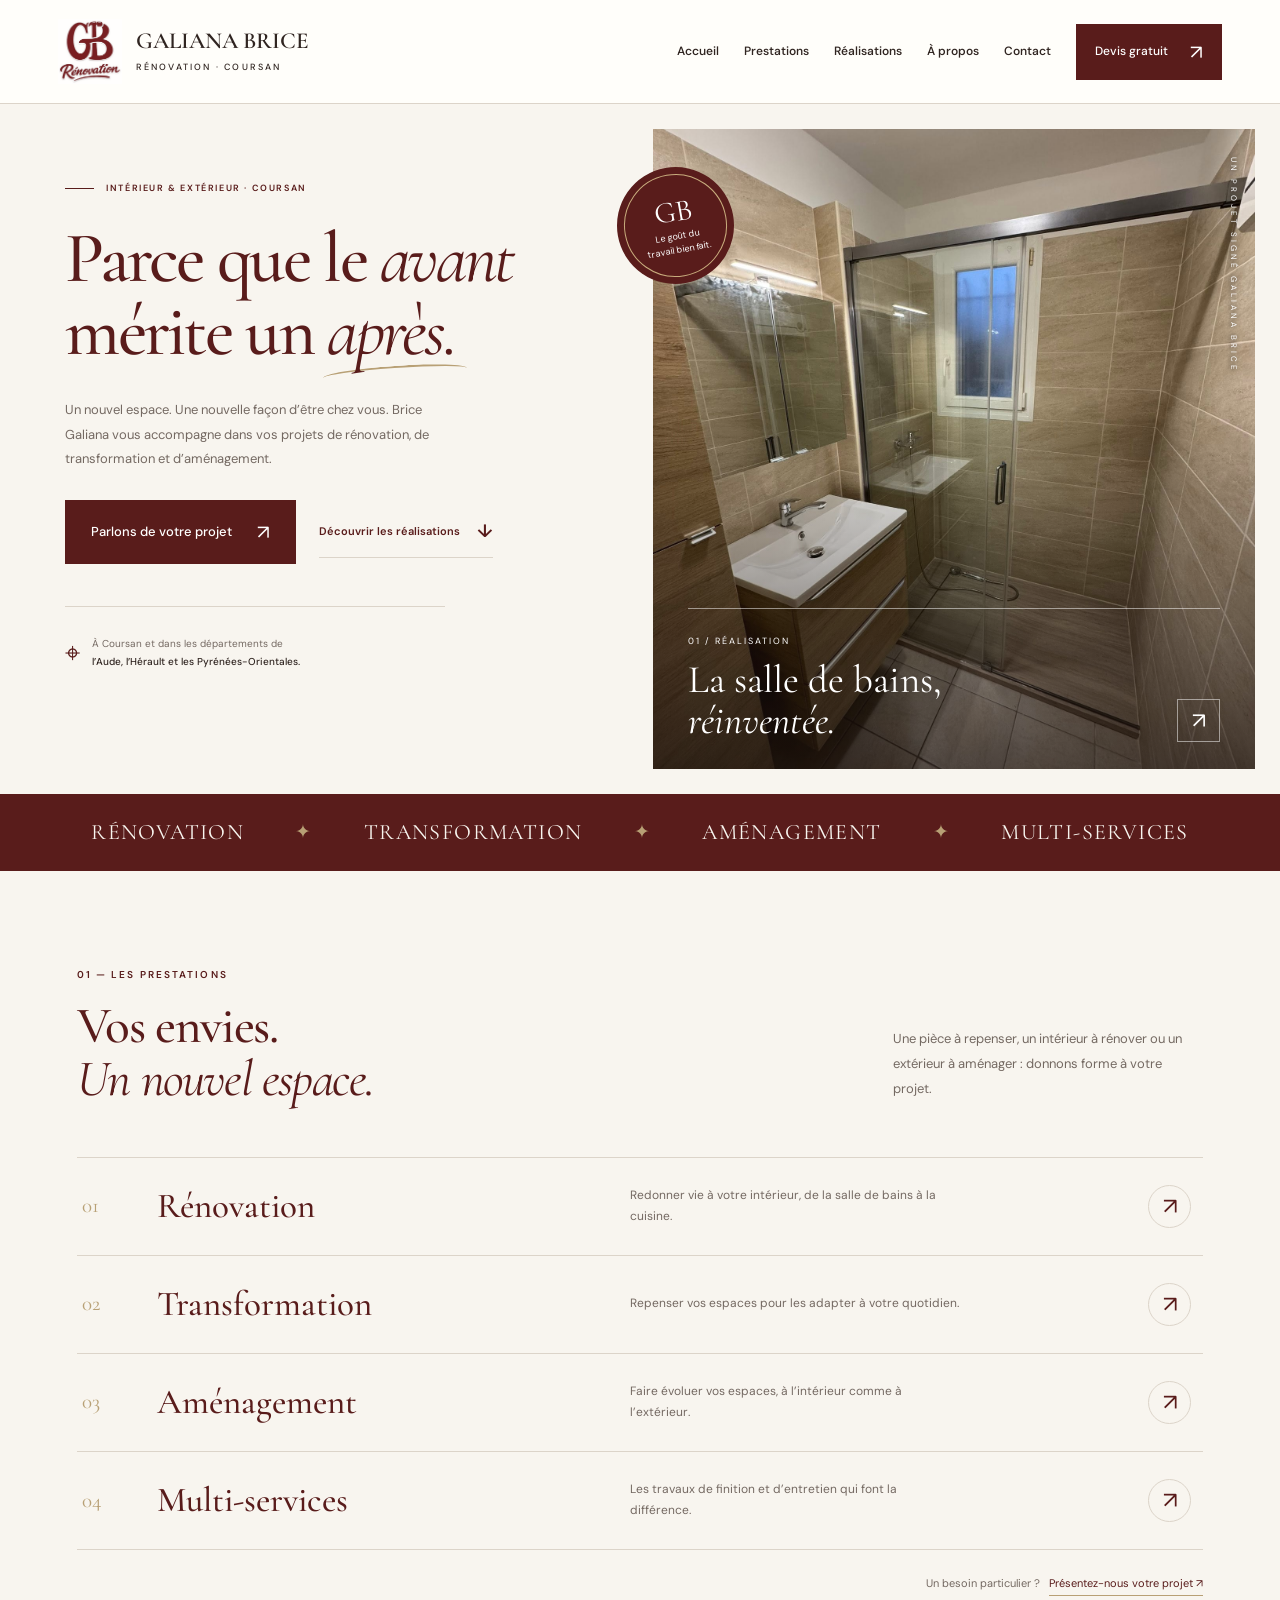
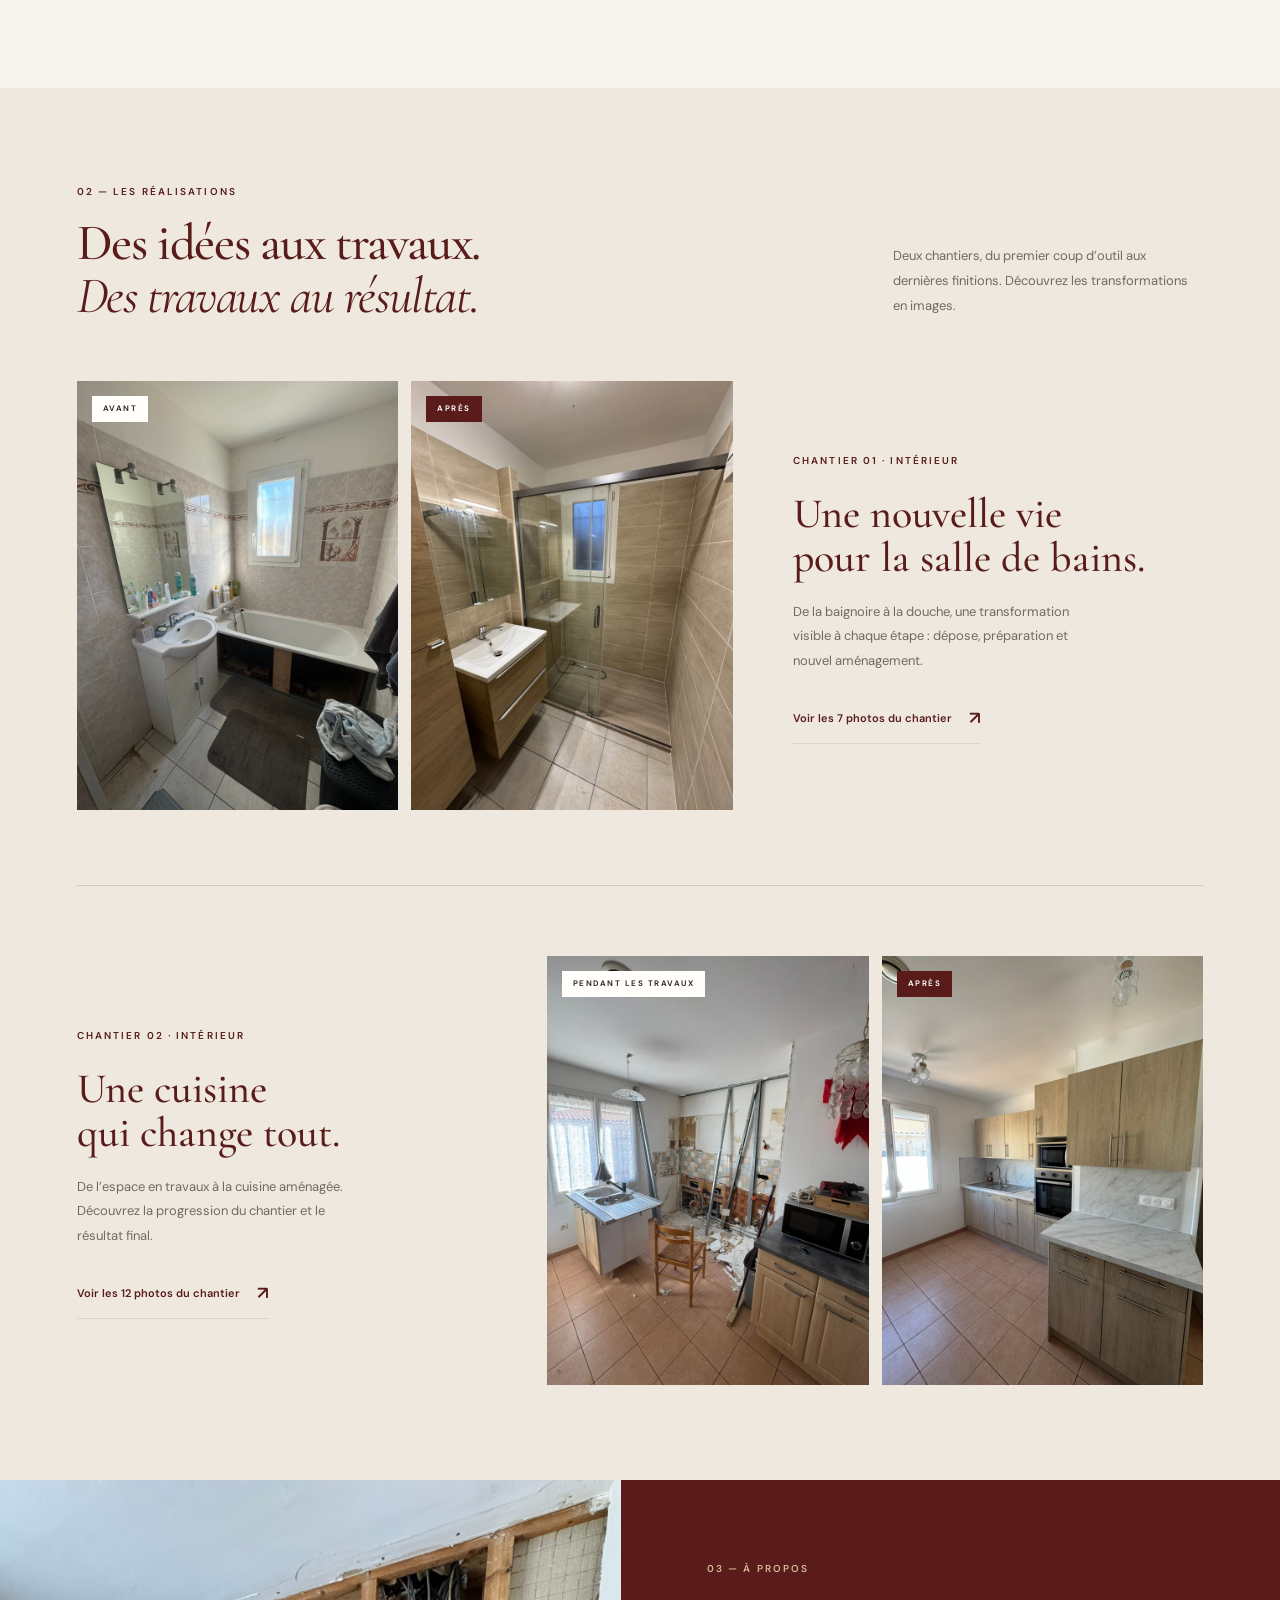
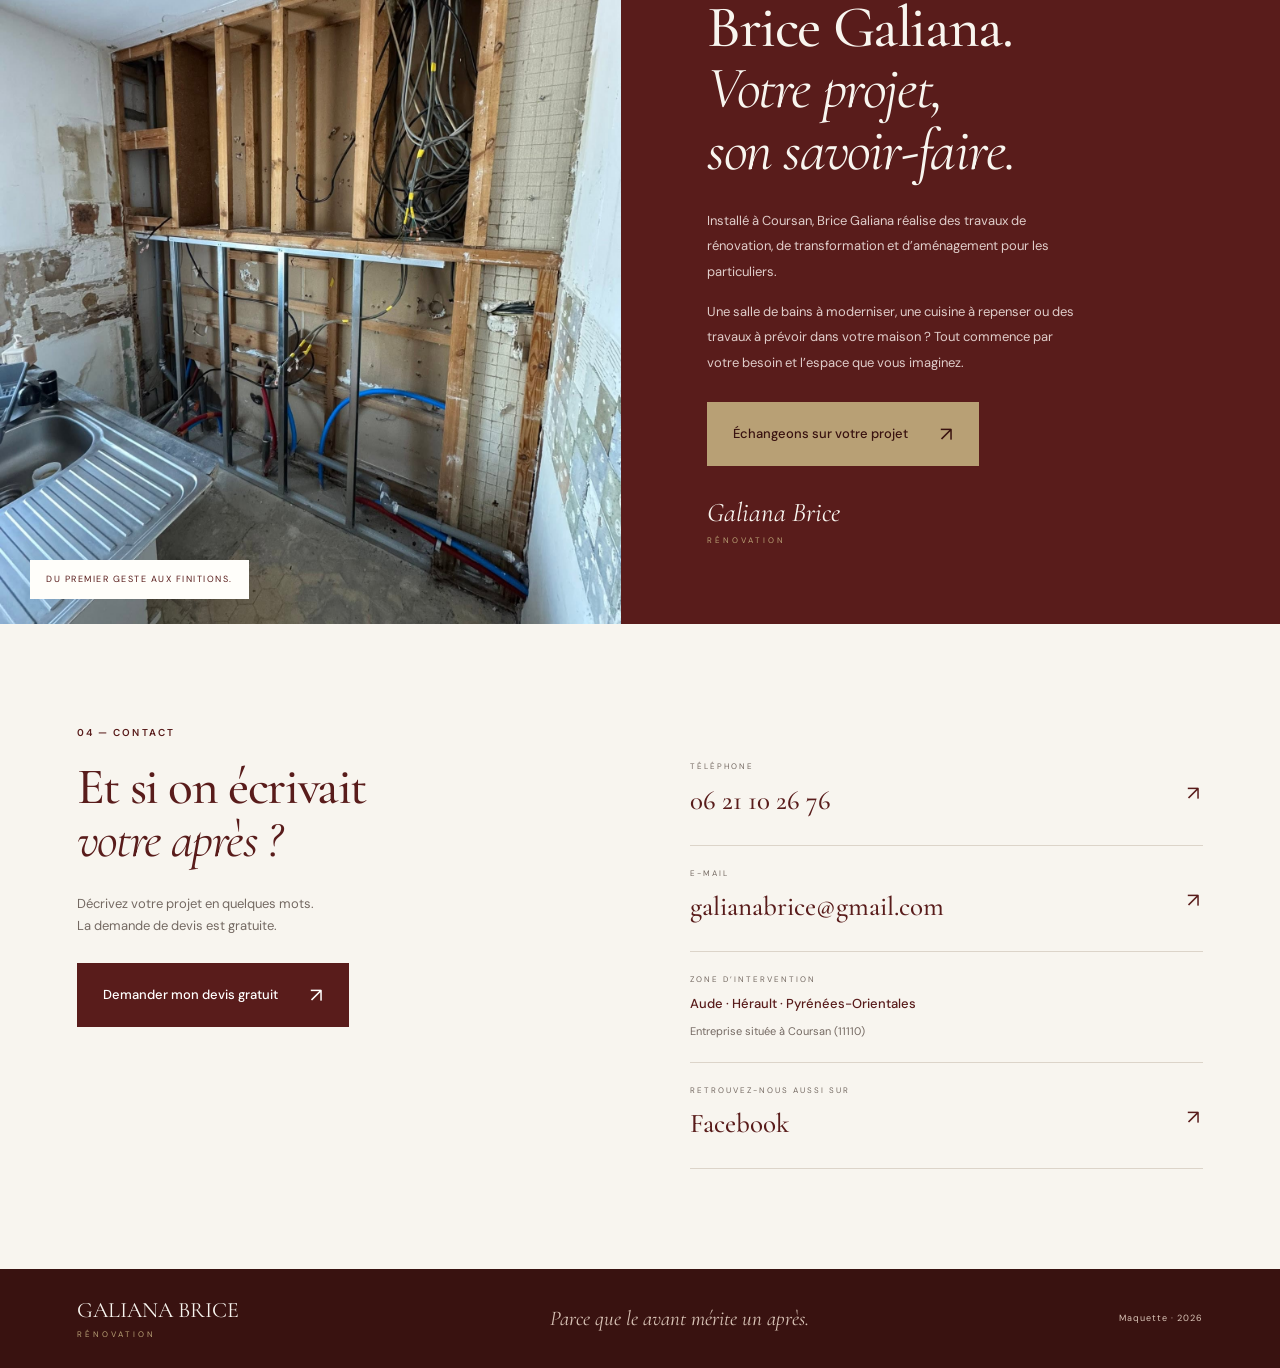
==== index.html @ d591b474 "Ajouter la maquette bordeaux et ivoire avec les galeries et la page devis" ====
<!doctype html>
<html lang="fr">
<head>
  <meta charset="utf-8"><meta name="viewport" content="width=device-width,initial-scale=1">
  <meta name="description" content="Galiana Brice Rénovation à Coursan. Rénovation, transformation et aménagement intérieur et extérieur dans l’Aude, l’Hérault et les Pyrénées-Orientales.">
  <meta name="robots" content="noindex,nofollow">
  <title>Galiana Brice Rénovation — Parce que le avant mérite un après.</title>
  <link rel="icon" href="assets/logo-gb.png"><link rel="stylesheet" href="styles.css">
  <script src="script.js" defer></script>
</head>
<body>
<a class="skip" href="#contenu">Aller au contenu</a>
<header class="site-header">
  <a href="#accueil" class="brand" aria-label="Galiana Brice Rénovation, accueil"><img src="assets/logo-gb.png" alt="GB Rénovation" width="70" height="70"><span>GALIANA BRICE<small>RÉNOVATION · COURSAN</small></span></a>
  <button class="menu-toggle" aria-expanded="false" aria-controls="navigation">Menu <span aria-hidden="true">☰</span></button>
  <nav id="navigation" aria-label="Navigation principale"><a href="#accueil">Accueil</a><a href="#prestations">Prestations</a><a href="#realisations">Réalisations</a><a href="#apropos">À propos</a><a href="#contact">Contact</a><a class="button button-small" href="devis.html">Devis gratuit <span aria-hidden="true">↗</span></a></nav>
</header>
<main id="contenu">
  <section class="hero" id="accueil" aria-labelledby="hero-title">
    <div class="hero-copy"><p class="eyebrow"><span class="line"></span> INTÉRIEUR & EXTÉRIEUR · COURSAN</p>
      <h1 id="hero-title">Parce que le <em>avant</em><br>mérite un <em class="after">après.</em></h1>
      <p class="hero-description">Un nouvel espace. Une nouvelle façon d’être chez vous. Brice Galiana vous accompagne dans vos projets de rénovation, de transformation et d’aménagement.</p>
      <div class="hero-actions"><a class="button" href="devis.html">Parlons de votre projet <span aria-hidden="true">↗</span></a><a class="text-link" href="#realisations">Découvrir les réalisations <span aria-hidden="true">↓</span></a></div>
      <div class="hero-location"><span class="location-icon" aria-hidden="true">⌖</span><p>À Coursan et dans les départements de<br><strong>l’Aude, l’Hérault et les Pyrénées-Orientales.</strong></p></div>
    </div>
    <div class="hero-visual"><img class="hero-photo" src="assets/chantier-1/p7.jpg" alt="Salle de bains rénovée par Brice Galiana : douche vitrée, carrelage beige et meuble vasque en bois" width="1200" height="1600" fetchpriority="high"><span class="photo-vertical">UN PROJET SIGNÉ GALIANA BRICE</span><div class="photo-caption"><span>01 / RÉALISATION</span><p>La salle de bains,<br><em>réinventée.</em></p><a href="#realisations" aria-label="Découvrir la rénovation de la salle de bains">↗</a></div><div class="corner-note"><span>GB</span> Le goût du<br>travail bien fait.</div></div>
  </section>
  <div class="signature-band" aria-label="Les activités"><span>RÉNOVATION</span><i aria-hidden="true">✦</i><span>TRANSFORMATION</span><i aria-hidden="true">✦</i><span>AMÉNAGEMENT</span><i aria-hidden="true">✦</i><span>MULTI-SERVICES</span></div>
  <section class="section services" id="prestations" aria-labelledby="services-title">
    <div class="section-heading"><div><p class="eyebrow">01 — LES PRESTATIONS</p><h2 id="services-title">Vos envies.<br><em>Un nouvel espace.</em></h2></div><p>Une pièce à repenser, un intérieur à rénover ou un extérieur à aménager : donnons forme à votre projet.</p></div>
    <div class="service-list">
      <a href="devis.html" class="service-row"><span class="service-number">01</span><h3>Rénovation</h3><p>Redonner vie à votre intérieur, de la salle de bains à la cuisine.</p><span class="round-arrow" aria-hidden="true">↗</span></a>
      <a href="devis.html" class="service-row"><span class="service-number">02</span><h3>Transformation</h3><p>Repenser vos espaces pour les adapter à votre quotidien.</p><span class="round-arrow" aria-hidden="true">↗</span></a>
      <a href="devis.html" class="service-row"><span class="service-number">03</span><h3>Aménagement</h3><p>Faire évoluer vos espaces, à l’intérieur comme à l’extérieur.</p><span class="round-arrow" aria-hidden="true">↗</span></a>
      <a href="devis.html" class="service-row"><span class="service-number">04</span><h3>Multi-services</h3><p>Les travaux de finition et d’entretien qui font la différence.</p><span class="round-arrow" aria-hidden="true">↗</span></a>
    </div>
    <p class="service-footnote">Un besoin particulier ? <a href="devis.html">Présentez-nous votre projet <span aria-hidden="true">↗</span></a></p>
  </section>
  <section class="section projects" id="realisations" aria-labelledby="projects-title">
    <div class="section-heading"><div><p class="eyebrow">02 — LES RÉALISATIONS</p><h2 id="projects-title">Des idées aux travaux.<br><em>Des travaux au résultat.</em></h2></div><p>Deux chantiers, du premier coup d’outil aux dernières finitions. Découvrez les transformations en images.</p></div>
    <article class="project"><div class="project-photos"><figure><img src="assets/chantier-1/p1.jpg" loading="lazy" alt="Salle de bains avant rénovation, avec baignoire et ancien carrelage" width="1200" height="1600"><figcaption>AVANT</figcaption></figure><figure><img src="assets/chantier-1/p7.jpg" loading="lazy" alt="La salle de bains après rénovation avec douche et meuble vasque" width="1200" height="1600"><figcaption>APRÈS</figcaption></figure></div><div class="project-details"><span class="eyebrow">CHANTIER 01 · INTÉRIEUR</span><h3>Une nouvelle vie<br>pour la salle de bains.</h3><p>De la baignoire à la douche, une transformation visible à chaque étape : dépose, préparation et nouvel aménagement.</p><button class="text-link gallery-open" data-gallery="1">Voir les 7 photos du chantier <span aria-hidden="true">↗</span></button></div></article>
    <article class="project project-reverse"><div class="project-photos"><figure><img src="assets/chantier-2/p1.jpg" loading="lazy" alt="Cuisine pendant les travaux avec les cloisons ouvertes" width="1200" height="1600"><figcaption>PENDANT LES TRAVAUX</figcaption></figure><figure><img src="assets/chantier-2/p10.jpg" loading="lazy" alt="Cuisine après travaux, équipée de meubles en bois clair" width="1200" height="1600"><figcaption>APRÈS</figcaption></figure></div><div class="project-details"><span class="eyebrow">CHANTIER 02 · INTÉRIEUR</span><h3>Une cuisine<br>qui change tout.</h3><p>De l’espace en travaux à la cuisine aménagée. Découvrez la progression du chantier et le résultat final.</p><button class="text-link gallery-open" data-gallery="2">Voir les 12 photos du chantier <span aria-hidden="true">↗</span></button></div></article>
  </section>
  <section class="about" id="apropos" aria-labelledby="about-title"><div class="about-image"><img src="assets/chantier-2/p3.jpg" loading="lazy" alt="Détail de la préparation et de l’aménagement de la cuisine pendant le chantier" width="1200" height="1600"><span class="image-label">DU PREMIER GESTE AUX FINITIONS.</span></div><div class="about-copy"><p class="eyebrow">03 — À PROPOS</p><h2 id="about-title">Brice Galiana.<br><em>Votre projet,<br>son savoir-faire.</em></h2><p>Installé à Coursan, Brice Galiana réalise des travaux de rénovation, de transformation et d’aménagement pour les particuliers.</p><p>Une salle de bains à moderniser, une cuisine à repenser ou des travaux à prévoir dans votre maison ? Tout commence par votre besoin et l’espace que vous imaginez.</p><a class="button button-gold" href="devis.html">Échangeons sur votre projet <span aria-hidden="true">↗</span></a><div class="about-signature">Galiana Brice <span>RÉNOVATION</span></div></div></section>
  <section class="section contact" id="contact" aria-labelledby="contact-title"><div><p class="eyebrow">04 — CONTACT</p><h2 id="contact-title">Et si on écrivait<br><em>votre après ?</em></h2><p>Décrivez votre projet en quelques mots.<br>La demande de devis est gratuite.</p><a class="button" href="devis.html">Demander mon devis gratuit <span aria-hidden="true">↗</span></a></div><div class="contact-details"><a href="tel:+33621102676"><span>TÉLÉPHONE</span><strong>06 21 10 26 76</strong><i aria-hidden="true">↗</i></a><a href="mailto:galianabrice@gmail.com"><span>E-MAIL</span><strong>galianabrice@gmail.com</strong><i aria-hidden="true">↗</i></a><div><span>ZONE D’INTERVENTION</span><strong>Aude · Hérault · Pyrénées-Orientales</strong><p>Entreprise située à Coursan (11110)</p></div><a class="facebook-link" href="https://www.facebook.com/profile.php?id=61584742170084" target="_blank" rel="noopener noreferrer"><span>RETROUVEZ-NOUS AUSSI SUR</span><strong>Facebook</strong><i aria-hidden="true">↗</i></a></div></section>
</main>
<footer class="site-footer"><a class="footer-brand" href="#accueil">GALIANA BRICE <span>RÉNOVATION</span></a><p>Parce que le avant mérite un après.</p><span>Maquette · 2026</span></footer>
<dialog class="gallery-dialog" aria-labelledby="gallery-title"><div class="gallery-toolbar"><h2 id="gallery-title">Photos du chantier</h2><button class="gallery-close" aria-label="Fermer la galerie">Fermer ×</button></div><div class="gallery-stage"><button class="gallery-prev" aria-label="Photo précédente">←</button><img class="gallery-image" src="assets/chantier-1/p1.jpg" alt=""><button class="gallery-next" aria-label="Photo suivante">→</button></div><p class="gallery-counter" aria-live="polite"></p></dialog>
</body>
</html>
---- styles.css ----
@import url('https://fonts.googleapis.com/css2?family=Cormorant+Garamond:ital,wght@0,400;0,500;0,600;1,400;1,500&family=DM+Sans:wght@400;450;500;550;600;650;700&display=swap');
:root{--wine:#591c1b;--wine-dark:#391210;--gold:#b8a075;--cream:#f8f5ef;--paper:#fffefa;--ink:#302521;--muted:#746962;--border:#dcd4c9;--serif:'Cormorant Garamond',Georgia,serif;--sans:'DM Sans',Arial,sans-serif}
*{box-sizing:border-box}html{scroll-behavior:auto;scroll-padding-top:105px}body{margin:0;background:var(--cream);color:var(--ink);font-family:var(--sans);font-size:15px;line-height:1.7;-webkit-font-smoothing:antialiased}img{max-width:100%;display:block}a{color:inherit;text-decoration:none}button{font:inherit}button,a{-webkit-tap-highlight-color:transparent}button{cursor:pointer}button:disabled{cursor:default}a:focus-visible,button:focus-visible{outline:3px solid var(--gold);outline-offset:5px}h1,h2,h3,p,figure{margin:0}h1,h2,h3{font-family:var(--serif);font-weight:500;line-height:1.04}em{font-weight:400}button[hidden],a[hidden],[hidden]{display:none!important}.skip{position:fixed;left:20px;top:-100px;z-index:100;background:var(--paper);padding:10px 20px}.skip:focus{top:10px}.site-header{height:104px;padding:0 4.5%;display:flex;align-items:center;justify-content:space-between;background:var(--paper);border-bottom:1px solid var(--border);position:sticky;top:0;z-index:20;gap:30px}.brand{display:flex;align-items:center;gap:13px;flex-shrink:0}.brand img{width:65px;height:65px;object-fit:contain}.brand>span{font-family:var(--serif);font-size:23px;line-height:1.1;font-weight:600}.brand small{display:block;font-family:var(--sans);font-size:9px;letter-spacing:2.2px;line-height:1.5;margin-top:7px;font-weight:500}.site-header nav{display:flex;align-items:center;gap:25px;font-size:12px;font-weight:550}.site-header nav>a:not(.button){padding:8px 0;position:relative}.site-header nav>a:not(.button):after{content:'';position:absolute;bottom:3px;left:0;width:0;height:1px;background:var(--wine);transition:width .2s}.site-header nav>a:hover:after{width:100%}.button{display:inline-flex;align-items:center;justify-content:center;gap:32px;padding:17px 25px;border:1px solid var(--wine);background:var(--wine);color:white;line-height:1.4;font-size:13px;font-weight:500;transition:background .2s,color .2s}.button:hover{background:var(--wine-dark)}.button>span{font-size:20px;font-weight:400}.button-small{font-size:12px;padding:13px 18px;gap:22px}.menu-toggle{display:none}.hero{display:grid;grid-template-columns:1.04fr 1fr;min-height:690px}.hero-copy{padding:77px 9% 40px 10%;display:flex;flex-direction:column;align-items:flex-start}.eyebrow{font-size:10px;letter-spacing:2.1px;font-weight:600;line-height:1.7;color:var(--wine)}.hero .eyebrow{display:flex;align-items:center;gap:12px;font-size:9px;letter-spacing:1.6px}.line{width:29px;height:1px;background:var(--wine)}h1{font-size:clamp(52px,5.6vw,90px);letter-spacing:-2.7px;color:var(--wine)}.hero h1{margin-top:27px;line-height:1.01;white-space:normal}.after{position:relative;isolation:isolate}.after:after{content:'';position:absolute;bottom:-5px;left:-4px;right:-12px;height:12px;border-top:2px solid var(--gold);border-radius:50%;transform:rotate(-4deg);z-index:-1}.hero-description{max-width:390px;margin:30px 0 28px;color:var(--muted);font-size:13px;line-height:1.9}.hero-actions{display:flex;align-items:center;gap:23px;flex-wrap:wrap}.hero-actions .button{gap:25px}.text-link{display:inline-flex;align-items:center;justify-content:space-between;gap:17px;background:none;border:0;border-bottom:1px solid var(--border);padding:10px 0;color:var(--wine);font-size:11px;font-weight:600;text-align:left}.text-link>span{font-size:18px}.hero-location{display:flex;align-items:center;gap:12px;border-top:1px solid var(--border);padding-top:22px;margin-top:42px;font-size:10px;color:var(--muted);line-height:1.8;width:100%;max-width:380px}.hero-location strong{font-weight:500;color:var(--ink)}.location-icon{font-size:27px;color:var(--wine)}.hero-visual{position:relative;min-width:0;margin:25px 25px 25px 0;background:#b0a089}.hero-photo{width:100%;height:100%;object-fit:cover;object-position:50% 53%;position:absolute;inset:0}.hero-visual:after{content:'';position:absolute;inset:45% 0 0;background:linear-gradient(transparent,rgba(27,18,13,.7));pointer-events:none}.photo-vertical{position:absolute;right:15px;top:28px;writing-mode:vertical-rl;font-size:8px;letter-spacing:3px;color:white;text-shadow:0 1px 5px #222;z-index:1}.photo-caption{position:absolute;left:35px;right:35px;bottom:27px;z-index:2;color:white;border-top:1px solid #ffffff80;padding-top:18px}.photo-caption>span{font-size:9px;letter-spacing:2px}.photo-caption p{font-family:var(--serif);font-size:39px;line-height:1.05;margin-top:8px}.photo-caption a{position:absolute;right:0;bottom:0;border:1px solid #ffffff80;width:43px;height:43px;display:grid;place-items:center;font-size:22px}.corner-note{position:absolute;left:-36px;top:38px;width:117px;height:117px;border-radius:50%;background:var(--wine);color:white;z-index:3;display:flex;align-items:center;justify-content:center;flex-direction:column;text-align:center;font-size:9px;line-height:1.5;outline:1px solid #c8ac7d;outline-offset:-8px;transform:rotate(-10deg)}.corner-note span{font-family:var(--serif);font-size:30px;line-height:1.2}.signature-band{min-height:77px;background:var(--wine);color:var(--cream);display:flex;justify-content:space-evenly;align-items:center;padding:15px 5%;gap:24px;font-family:var(--serif);font-size:22px;letter-spacing:1.4px}.signature-band i{color:var(--gold);font-size:19px;font-style:normal}.section{padding:95px max(6%,calc((100vw - 1260px)/2))}.section-heading{display:flex;justify-content:space-between;align-items:flex-end;gap:60px;margin-bottom:50px}.section-heading h2{margin-top:17px}h2{font-size:clamp(42px,4vw,62px);letter-spacing:-1.4px;color:var(--wine)}.section-heading>p{max-width:310px;font-size:13px;color:var(--muted);line-height:1.9;padding-bottom:5px}.service-list{border-top:1px solid var(--border)}.service-row{display:grid;grid-template-columns:55px 1fr 1.1fr 50px;align-items:center;gap:20px;padding:27px 5px;border-bottom:1px solid var(--border);transition:background .2s}.service-row:hover{background:#efe8db}.service-number{font-family:var(--serif);color:var(--gold);font-size:21px}.service-row h3{font-size:35px;color:var(--wine)}.service-row p{font-size:12px;line-height:1.8;color:var(--muted);max-width:330px}.round-arrow{border:1px solid var(--border);border-radius:50%;width:43px;height:43px;display:grid;place-items:center;font-size:23px;color:var(--wine)}.service-footnote{margin-top:24px;text-align:right;color:var(--muted);font-size:11px}.service-footnote a{color:var(--wine);border-bottom:1px solid var(--gold);padding-bottom:5px;margin-left:6px}.projects{background:#eee8df}.projects .section-heading{margin-bottom:58px}.project{display:grid;grid-template-columns:1.6fr 1fr;gap:60px;align-items:center;margin-top:45px}.project+.project{margin-top:75px;padding-top:70px;border-top:1px solid #d4c9bb}.project-photos{display:grid;grid-template-columns:1fr 1fr;gap:13px}.project-photos figure{position:relative;overflow:hidden;aspect-ratio:3/4}.project-photos img{width:100%;height:100%;object-fit:cover;transition:transform .4s}.project-photos figure:hover img{transform:scale(1.025)}.project-photos figcaption{position:absolute;top:15px;left:15px;background:var(--paper);padding:6px 11px;font-size:8px;letter-spacing:1.5px;font-weight:650}.project-photos figure:nth-child(2) figcaption{background:var(--wine);color:white}.project-details h3{font-size:42px;color:var(--wine);margin:20px 0}.project-details>p{font-size:13px;color:var(--muted);line-height:1.9;max-width:290px;margin-bottom:19px}.project-reverse{grid-template-columns:1fr 1.6fr}.project-reverse .project-details{grid-column:1;grid-row:1}.project-reverse .project-photos{grid-column:2;grid-row:1}.about{display:grid;grid-template-columns:1fr 1.06fr;background:var(--wine);color:var(--cream)}.about-image{position:relative;min-height:650px}.about-image>img{width:100%;height:100%;position:absolute;object-fit:cover}.image-label{position:absolute;bottom:25px;left:30px;background:var(--paper);color:var(--wine);font-size:9px;letter-spacing:1.5px;padding:12px 16px}.about-copy{padding:80px 13%}.about-copy .eyebrow{color:#d1ba94}.about-copy h2{color:var(--cream);margin:20px 0 27px;font-size:59px}.about-copy>p:not(.eyebrow){font-size:13px;line-height:1.95;color:#e0cdca;max-width:370px;margin-bottom:15px}.button-gold{background:var(--gold);border-color:var(--gold);color:var(--wine-dark);margin-top:12px}.button-gold:hover{background:#cab58f}.about-signature{font-family:var(--serif);font-size:27px;font-style:italic;margin-top:33px;line-height:1}.about-signature span{display:block;font-family:var(--sans);font-size:8px;font-style:normal;letter-spacing:3px;margin-top:10px;color:var(--gold)}.contact{display:grid;grid-template-columns:1fr 1fr;gap:100px;padding-top:100px;padding-bottom:100px}.contact h2{margin:20px 0 25px}.contact>div>p:not(.eyebrow){font-size:13px;color:var(--muted);margin-bottom:26px}.contact-details{padding-top:15px}.contact-details>a,.contact-details>div{display:block;border-bottom:1px solid var(--border);padding:21px 0;position:relative}.contact-details span{display:block;font-size:8px;letter-spacing:2px;color:var(--muted);margin-bottom:4px}.contact-details strong{font-family:var(--serif);font-size:27px;font-weight:500;color:var(--wine)}.contact-details i{position:absolute;right:3px;top:37px;font-size:20px;font-style:normal;color:var(--wine)}.contact-details>div strong{font-family:var(--sans);font-size:13px;font-weight:500}.contact-details>div p{font-size:11px;color:var(--muted);margin-top:6px}.site-footer{background:var(--wine-dark);color:var(--cream);padding:30px 6%;display:flex;align-items:center;justify-content:space-between;gap:20px}.footer-brand{font-family:var(--serif);font-size:22px;line-height:1}.footer-brand span{display:block;font-family:var(--sans);font-size:8px;letter-spacing:3px;color:var(--gold);margin-top:9px}.site-footer>p{font-family:var(--serif);font-style:italic;font-size:21px;color:#d9c4b7}.site-footer>span{font-size:9px;letter-spacing:1px;color:#d9c4b7}.dialog-open{overflow:hidden}.gallery-dialog{border:0;background:var(--cream);color:var(--wine);padding:22px 28px;max-width:1000px;width:90vw;max-height:94dvh}.gallery-dialog::backdrop{background:#251412e8}.gallery-toolbar{display:flex;justify-content:space-between;align-items:center;gap:20px;padding-bottom:16px}.gallery-toolbar h2{font-size:27px;letter-spacing:0}.gallery-close{background:none;border:1px solid var(--border);padding:6px 13px;font-size:12px;color:var(--wine)}.gallery-stage{display:flex;align-items:center;justify-content:space-between;gap:15px}.gallery-stage img{height:65dvh;width:calc(100% - 130px);object-fit:contain}.gallery-stage button{background:var(--wine);border:0;color:white;width:40px;height:40px;flex-shrink:0;font-size:21px}.gallery-counter{text-align:center;font-size:12px;margin-top:15px}.quote-main{padding:68px 6% 25px;position:relative;min-height:calc(100vh - 214px)}.quote-background{position:absolute;inset:0;background:linear-gradient(90deg,#2e1713bd,#2e17139c),url('assets/chantier-2/p10.jpg') center 55%/cover}.quote-card{position:relative;max-width:850px;text-align:center;background:#fffdf8f5;border:1px solid var(--gold);outline:1px solid #fffdf866;outline-offset:10px;margin:10px auto 30px;padding:50px 40px 35px}.quote-card h1{font-size:68px;letter-spacing:-1.8px;margin:18px 0 23px}.quote-intro{font-size:13px;color:var(--muted);line-height:1.9}.quote-tags{display:flex;justify-content:center;flex-wrap:wrap;gap:8px;list-style:none;padding:0;margin:25px 0}.quote-tags li{border:1px solid var(--border);padding:5px 14px;font-size:10px;color:var(--wine)}.quote-card .button{min-width:258px}.quote-card .button:disabled{background:#6a3833;border-color:#6a3833}.form-status{font-size:10px;color:var(--muted);margin-top:13px}.quote-area{font-size:8px;letter-spacing:1.8px;color:var(--wine);margin-top:27px}.back-link{font-size:11px;color:var(--muted);border-bottom:1px solid var(--border);display:inline-block;padding-bottom:3px;margin-top:18px}.quote-contact{position:relative;display:flex;justify-content:center;align-items:center;gap:16px;flex-wrap:wrap;color:var(--cream);font-size:11px;margin:30px auto 6px}.quote-contact p{font-size:11px}.quote-contact a{border-bottom:1px solid #ffffff70}.quote-contact span{opacity:.65}
@media(min-width:1550px){.hero{min-height:790px}.hero-copy{padding-top:100px}.hero-description{font-size:15px;max-width:445px}.hero-actions .text-link{font-size:12px}.hero-location{margin-top:55px}.hero-visual{margin:30px 30px 30px 0}}
@media(max-width:1150px){.site-header{padding:0 3%;gap:18px}.site-header nav{gap:17px;font-size:11px}.brand>span{font-size:20px}.brand img{width:56px;height:56px}.brand small{font-size:8px;letter-spacing:1.3px}.hero{min-height:645px}.hero-copy{padding:65px 8% 35px}.hero h1{font-size:62px}.hero .eyebrow{font-size:8px;letter-spacing:1px}.hero-actions{gap:13px}.hero-actions .button{font-size:12px;padding:15px 20px}.hero-location{margin-top:28px}.signature-band{font-size:18px}.section{padding:75px 6%}.project{gap:35px}.project-details h3{font-size:35px}.about-copy{padding:65px 10%}.about-copy h2{font-size:49px}.contact{gap:50px}.contact-details strong{font-size:24px}}
@media(max-width:900px){html{scroll-padding-top:82px}.site-header{height:82px;padding:0 5%}.menu-toggle{display:flex;align-items:center;gap:10px;font-size:12px;border:1px solid var(--border);padding:8px 14px;background:transparent;color:var(--wine)}.menu-toggle span{font-size:17px}.site-header nav{display:none;position:absolute;left:0;right:0;top:82px;background:var(--paper);padding:24px 6%;border-bottom:1px solid var(--border);box-shadow:0 15px 20px #30151510}.site-header nav.is-open{display:flex;flex-direction:column;align-items:stretch;gap:10px;font-size:14px}.site-header nav .button{margin-top:8px}.hero{min-height:600px}.hero-copy{padding:55px 8% 35px}.hero h1{font-size:53px;letter-spacing:-2px}.hero-description{font-size:12px}.hero-visual{margin:20px 20px 20px 0}.corner-note{width:90px;height:90px;font-size:8px;left:-23px;top:30px}.corner-note span{font-size:25px}.photo-caption{left:23px;right:23px}.photo-caption p{font-size:33px}.hero-location{font-size:9px}.hero-actions .button{font-size:11px}.signature-band{gap:14px;font-size:15px;letter-spacing:1px;min-height:68px}.section-heading{gap:35px}.section-heading>p{max-width:240px;font-size:12px}.section-heading h2{font-size:46px}.service-row{grid-template-columns:35px 1fr 1.1fr 36px;gap:12px}.service-row h3{font-size:30px}.service-row p{font-size:11px}.round-arrow{width:35px;height:35px}.project{grid-template-columns:1.4fr 1fr;gap:30px}.project-reverse{grid-template-columns:1fr 1.4fr}.project-details h3{font-size:31px}.project-details .eyebrow{font-size:8px;letter-spacing:1.5px}.project-details>p{font-size:12px}.project-details .text-link{font-size:10px}.about-image{min-height:590px}.about-copy{padding:60px 10%}.about-copy h2{font-size:43px}.about-copy>p:not(.eyebrow){font-size:12px}.about-copy .button{font-size:11px;gap:18px;padding:15px 18px}.image-label{font-size:7px;left:15px}.contact{gap:40px}.contact h2{font-size:48px}.contact-details strong{font-size:21px}.site-footer>p{font-size:17px}.footer-brand{font-size:19px}}
@media(max-width:650px){.hero{display:flex;flex-direction:column}.hero-copy{padding:40px 6% 29px}.hero h1{font-size:clamp(52px,10.8vw,73px);letter-spacing:-2px;margin-top:23px}.hero .eyebrow{font-size:8px;letter-spacing:1.1px}.hero-description{font-size:13px;max-width:100%;margin:25px 0}.hero-actions{gap:15px}.hero-actions .button{font-size:12px;padding:15px 20px}.hero-actions .text-link{font-size:10px}.hero-location{margin-top:27px;padding-top:17px;font-size:10px;max-width:none}.hero-visual{margin:0 20px 25px;min-height:490px}.hero-photo{object-position:50% 49%}.corner-note{left:auto;right:20px;top:20px;width:100px;height:100px}.photo-vertical{display:none}.photo-caption{bottom:26px}.photo-caption p{font-size:40px}.signature-band{flex-wrap:wrap;gap:10px 20px;justify-content:center;padding:22px 7%;font-size:16px}.signature-band i{font-size:12px}.signature-band i:last-of-type{display:none}.signature-band span{white-space:nowrap}.section{padding:60px 6%}.section-heading{display:block;margin-bottom:32px}.section-heading>p{max-width:100%;margin-top:23px;font-size:13px}.section-heading h2{font-size:46px}.eyebrow{font-size:9px;letter-spacing:1.7px}.service-row{grid-template-columns:27px 1fr 35px;gap:10px;padding:22px 0}.service-row h3{font-size:32px}.service-row p{grid-column:2;grid-row:2;font-size:12px;max-width:280px}.service-number{font-size:18px}.round-arrow{grid-column:3;grid-row:1/3}.service-footnote{text-align:left;font-size:11px;line-height:2}.service-footnote a{display:inline-block}.projects .section-heading{margin-bottom:35px}.project,.project-reverse{display:flex;flex-direction:column;gap:25px;margin-top:30px;align-items:stretch}.project+.project{margin-top:40px;padding-top:40px}.project-photos{gap:9px}.project-photos figcaption{font-size:7px;letter-spacing:1px;top:9px;left:9px;padding:5px 8px}.project-details h3{font-size:37px;margin:13px 0}.project-details>p{max-width:100%;font-size:13px;margin-bottom:10px}.project-details .eyebrow{font-size:9px}.project-details .text-link{font-size:12px}.about{display:flex;flex-direction:column}.about-image{min-height:340px;max-height:340px;overflow:hidden}.about-image>img{object-position:50% 57%}.image-label{font-size:8px;bottom:20px;left:6%}.about-copy{padding:48px 6%}.about-copy h2{font-size:52px}.about-copy>p:not(.eyebrow){max-width:100%;font-size:13px}.about-copy .button{font-size:12px}.about-signature{margin-top:28px}.contact{display:block}.contact h2{font-size:52px}.contact-details{margin-top:30px;padding-top:0}.contact-details strong{font-size:26px}.contact-details>div strong{font-size:12px}.contact .button{font-size:12px}.site-footer{flex-direction:column;align-items:flex-start;padding:28px 6%;gap:20px}.site-footer>p{font-size:21px}.site-footer>span{font-size:8px}.quote-main{padding:30px 6%}.quote-card{padding:32px 20px 28px;margin:10px auto 25px;outline-offset:6px}.quote-card h1{font-size:53px;margin:20px 0}.quote-card .eyebrow{font-size:8px}.quote-intro{font-size:12px}.quote-tags{gap:6px;margin:23px 0}.quote-tags li{font-size:9px;padding:4px 9px}.quote-card .button{min-width:230px}.form-status{font-size:9px;line-height:1.7}.quote-area{font-size:7px;letter-spacing:1px;line-height:1.8}.quote-contact{flex-direction:column;gap:8px;margin-top:30px;font-size:12px}.quote-contact p{font-size:11px}.quote-contact span{display:none}.gallery-dialog{width:96vw;padding:15px}.gallery-toolbar h2{font-size:21px}.gallery-close{font-size:10px;padding:6px 8px}.gallery-stage{gap:6px}.gallery-stage img{width:calc(100% - 70px);height:60dvh}.gallery-stage button{width:29px;height:35px;font-size:18px}.gallery-counter{font-size:10px}}
@media(prefers-reduced-motion:reduce){*{transition:none!important}}
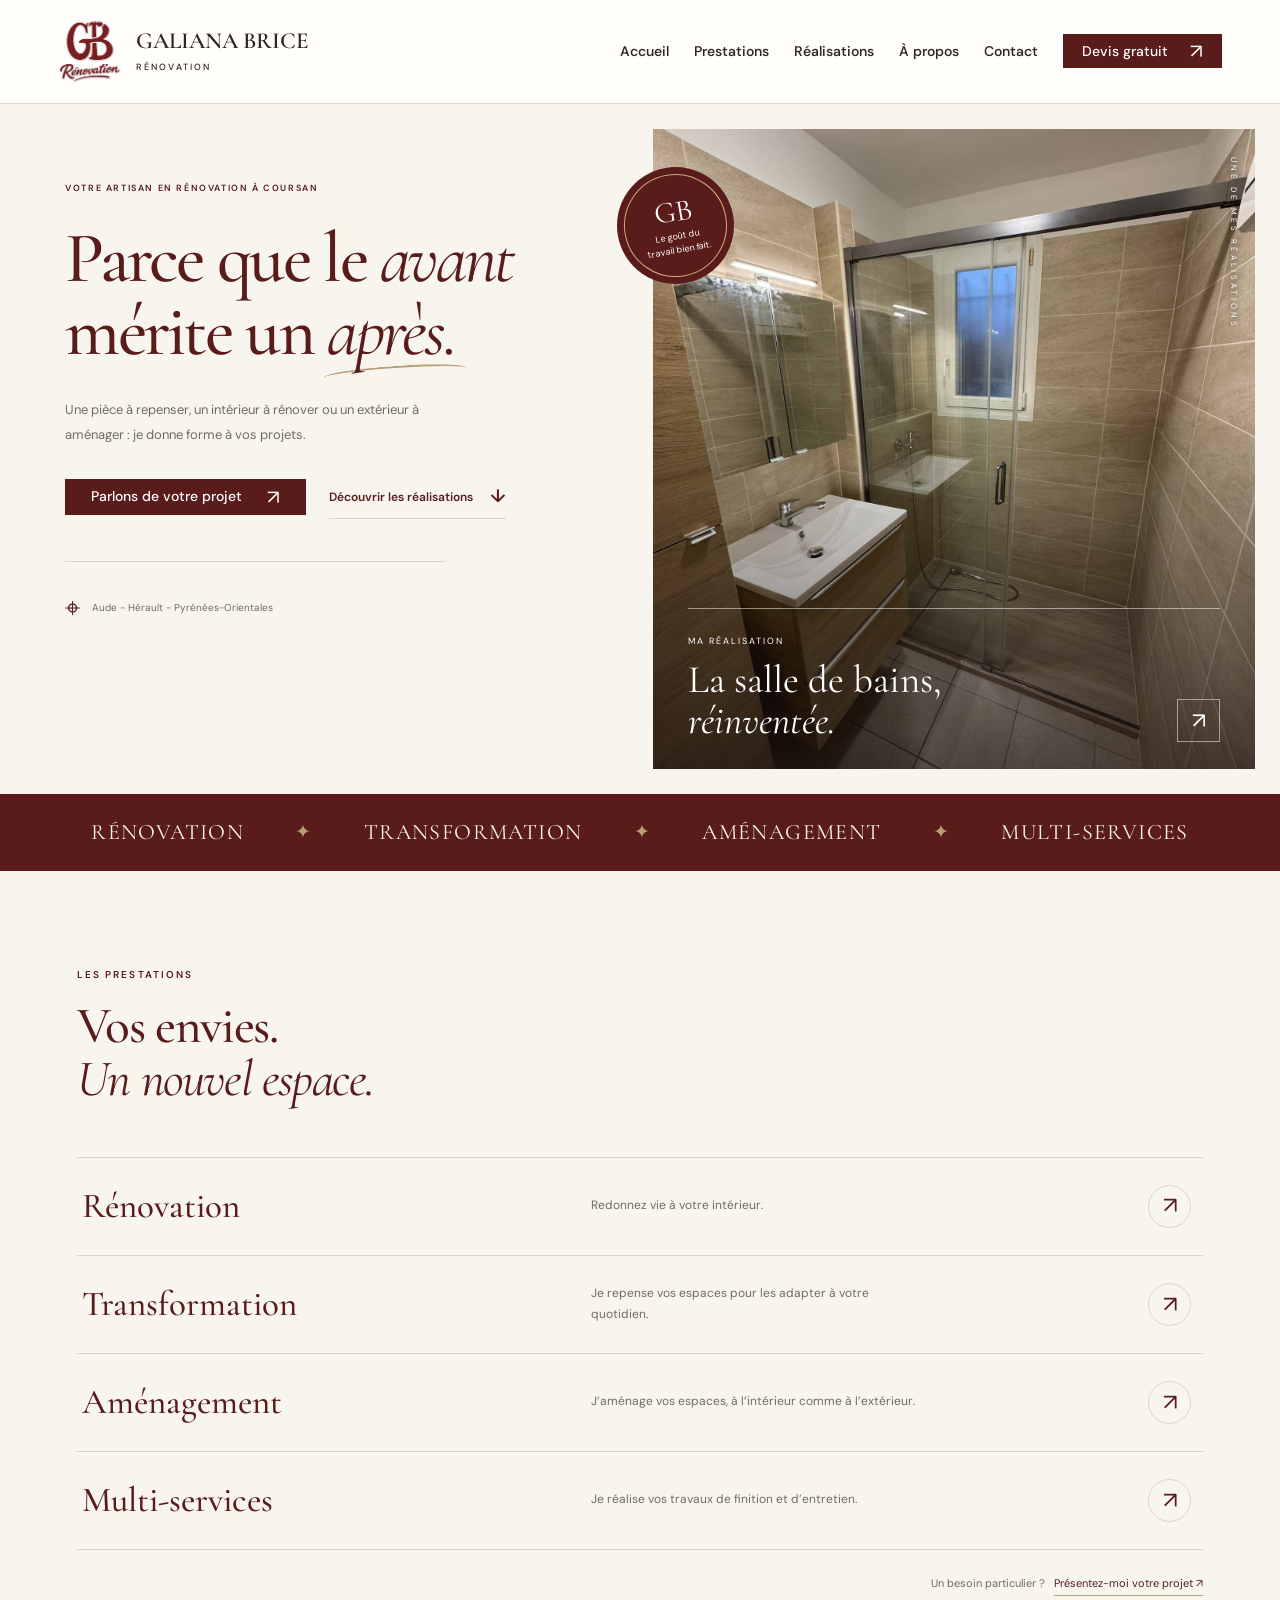
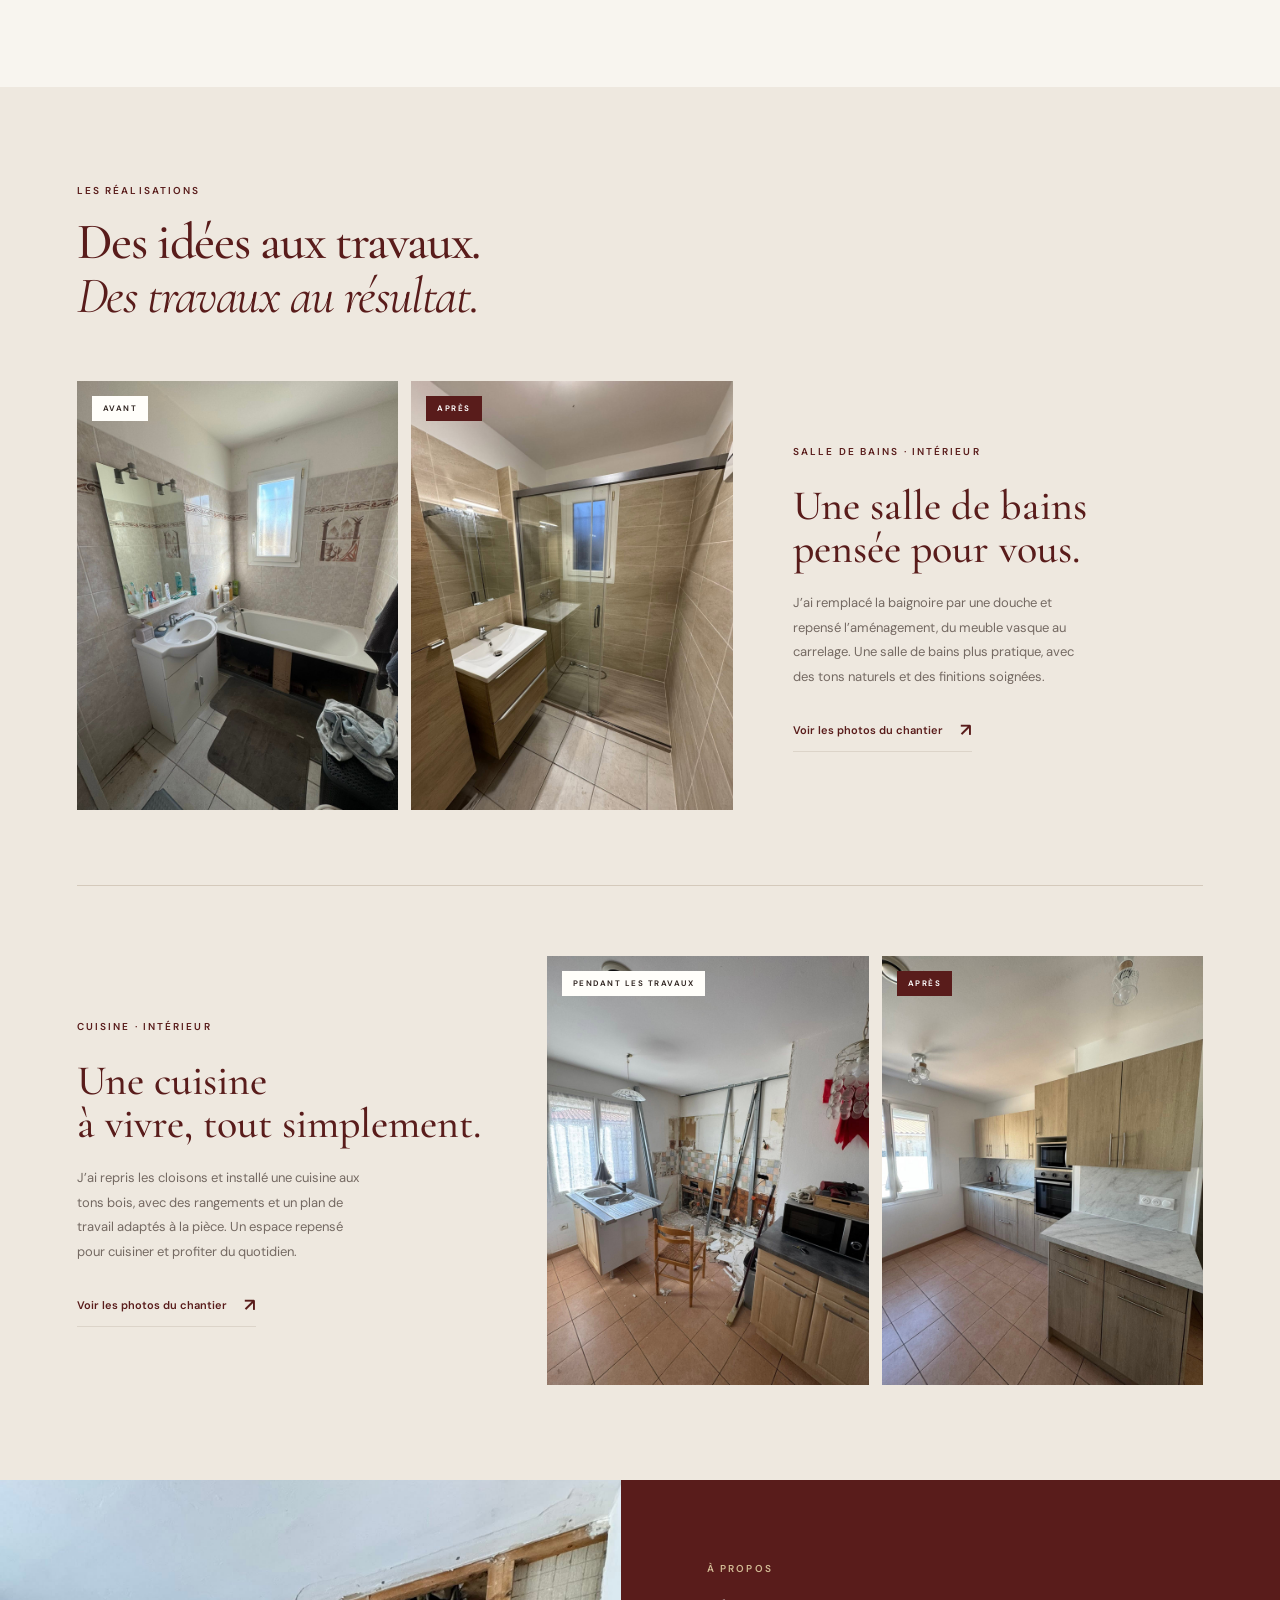
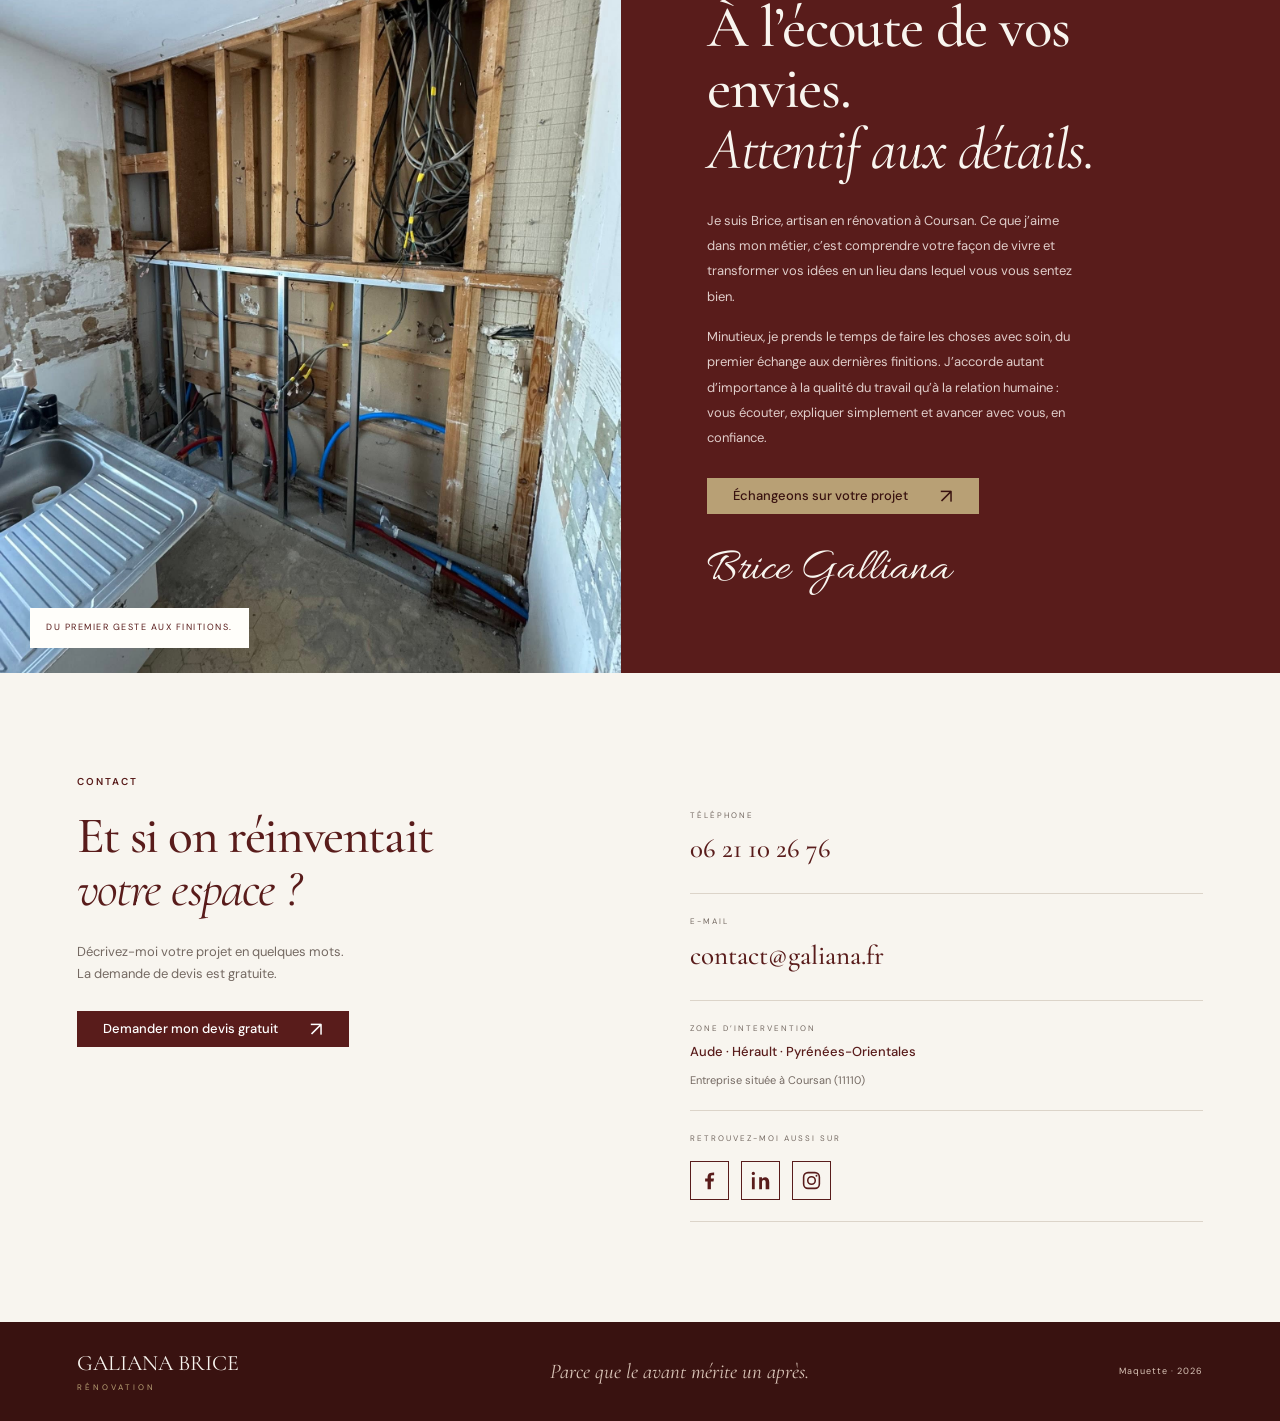
==== commit 766e7f77: "Revoir les textes à la première personne, le logo, les boutons et les réseaux sociaux" ====
--- a/index.html
+++ b/index.html
@@ -2,47 +2,47 @@
 <html lang="fr">
 <head>
   <meta charset="utf-8"><meta name="viewport" content="width=device-width,initial-scale=1">
-  <meta name="description" content="Galiana Brice Rénovation à Coursan. Rénovation, transformation et aménagement intérieur et extérieur dans l’Aude, l’Hérault et les Pyrénées-Orientales.">
+  <meta name="description" content="Artisan en rénovation à Coursan, je réalise vos travaux et aménagements intérieurs et extérieurs dans l’Aude, l’Hérault et les Pyrénées-Orientales. Devis gratuit.">
   <meta name="robots" content="noindex,nofollow">
-  <title>Galiana Brice Rénovation — Parce que le avant mérite un après.</title>
+  <title>Artisan rénovation à Coursan | Brice Galiana</title>
   <link rel="icon" href="assets/logo-gb.png"><link rel="stylesheet" href="styles.css">
   <script src="script.js" defer></script>
 </head>
 <body>
 <a class="skip" href="#contenu">Aller au contenu</a>
 <header class="site-header">
-  <a href="#accueil" class="brand" aria-label="Galiana Brice Rénovation, accueil"><img src="assets/logo-gb.png" alt="GB Rénovation" width="70" height="70"><span>GALIANA BRICE<small>RÉNOVATION · COURSAN</small></span></a>
+  <a href="#accueil" class="brand" aria-label="Galiana Brice Rénovation, accueil"><img src="assets/logo-gb.png" alt="GB Rénovation" width="70" height="70"><span>GALIANA BRICE<small>RÉNOVATION</small></span></a>
   <button class="menu-toggle" aria-expanded="false" aria-controls="navigation">Menu <span aria-hidden="true">☰</span></button>
   <nav id="navigation" aria-label="Navigation principale"><a href="#accueil">Accueil</a><a href="#prestations">Prestations</a><a href="#realisations">Réalisations</a><a href="#apropos">À propos</a><a href="#contact">Contact</a><a class="button button-small" href="devis.html">Devis gratuit <span aria-hidden="true">↗</span></a></nav>
 </header>
 <main id="contenu">
   <section class="hero" id="accueil" aria-labelledby="hero-title">
-    <div class="hero-copy"><p class="eyebrow"><span class="line"></span> INTÉRIEUR & EXTÉRIEUR · COURSAN</p>
+    <div class="hero-copy"><p class="eyebrow">VOTRE ARTISAN EN RÉNOVATION À COURSAN</p>
       <h1 id="hero-title">Parce que le <em>avant</em><br>mérite un <em class="after">après.</em></h1>
-      <p class="hero-description">Un nouvel espace. Une nouvelle façon d’être chez vous. Brice Galiana vous accompagne dans vos projets de rénovation, de transformation et d’aménagement.</p>
+      <p class="hero-description">Une pièce à repenser, un intérieur à rénover ou un extérieur à aménager : je donne forme à vos projets.</p>
       <div class="hero-actions"><a class="button" href="devis.html">Parlons de votre projet <span aria-hidden="true">↗</span></a><a class="text-link" href="#realisations">Découvrir les réalisations <span aria-hidden="true">↓</span></a></div>
-      <div class="hero-location"><span class="location-icon" aria-hidden="true">⌖</span><p>À Coursan et dans les départements de<br><strong>l’Aude, l’Hérault et les Pyrénées-Orientales.</strong></p></div>
+      <div class="hero-location"><span class="location-icon" aria-hidden="true">⌖</span><p>Aude - Hérault - Pyrénées-Orientales</p></div>
     </div>
-    <div class="hero-visual"><img class="hero-photo" src="assets/chantier-1/p7.jpg" alt="Salle de bains rénovée par Brice Galiana : douche vitrée, carrelage beige et meuble vasque en bois" width="1200" height="1600" fetchpriority="high"><span class="photo-vertical">UN PROJET SIGNÉ GALIANA BRICE</span><div class="photo-caption"><span>01 / RÉALISATION</span><p>La salle de bains,<br><em>réinventée.</em></p><a href="#realisations" aria-label="Découvrir la rénovation de la salle de bains">↗</a></div><div class="corner-note"><span>GB</span> Le goût du<br>travail bien fait.</div></div>
+    <div class="hero-visual"><img class="hero-photo" src="assets/chantier-1/p7.jpg" alt="Salle de bains rénovée par Brice Galiana : douche vitrée, carrelage beige et meuble vasque en bois" width="1200" height="1600" fetchpriority="high"><span class="photo-vertical">UNE DE MES RÉALISATIONS</span><div class="photo-caption"><span>MA RÉALISATION</span><p>La salle de bains,<br><em>réinventée.</em></p><a href="#realisations" aria-label="Découvrir la rénovation de la salle de bains">↗</a></div><div class="corner-note"><span>GB</span> Le goût du<br>travail bien fait.</div></div>
   </section>
   <div class="signature-band" aria-label="Les activités"><span>RÉNOVATION</span><i aria-hidden="true">✦</i><span>TRANSFORMATION</span><i aria-hidden="true">✦</i><span>AMÉNAGEMENT</span><i aria-hidden="true">✦</i><span>MULTI-SERVICES</span></div>
   <section class="section services" id="prestations" aria-labelledby="services-title">
-    <div class="section-heading"><div><p class="eyebrow">01 — LES PRESTATIONS</p><h2 id="services-title">Vos envies.<br><em>Un nouvel espace.</em></h2></div><p>Une pièce à repenser, un intérieur à rénover ou un extérieur à aménager : donnons forme à votre projet.</p></div>
+    <div class="section-heading"><div><p class="eyebrow">LES PRESTATIONS</p><h2 id="services-title">Vos envies.<br><em>Un nouvel espace.</em></h2></div></div>
     <div class="service-list">
-      <a href="devis.html" class="service-row"><span class="service-number">01</span><h3>Rénovation</h3><p>Redonner vie à votre intérieur, de la salle de bains à la cuisine.</p><span class="round-arrow" aria-hidden="true">↗</span></a>
-      <a href="devis.html" class="service-row"><span class="service-number">02</span><h3>Transformation</h3><p>Repenser vos espaces pour les adapter à votre quotidien.</p><span class="round-arrow" aria-hidden="true">↗</span></a>
-      <a href="devis.html" class="service-row"><span class="service-number">03</span><h3>Aménagement</h3><p>Faire évoluer vos espaces, à l’intérieur comme à l’extérieur.</p><span class="round-arrow" aria-hidden="true">↗</span></a>
-      <a href="devis.html" class="service-row"><span class="service-number">04</span><h3>Multi-services</h3><p>Les travaux de finition et d’entretien qui font la différence.</p><span class="round-arrow" aria-hidden="true">↗</span></a>
+      <a href="devis.html" class="service-row"><h3>Rénovation</h3><p>Redonnez vie à votre intérieur.</p><span class="round-arrow" aria-hidden="true">↗</span></a>
+      <a href="devis.html" class="service-row"><h3>Transformation</h3><p>Je repense vos espaces pour les adapter à votre quotidien.</p><span class="round-arrow" aria-hidden="true">↗</span></a>
+      <a href="devis.html" class="service-row"><h3>Aménagement</h3><p>J’aménage vos espaces, à l’intérieur comme à l’extérieur.</p><span class="round-arrow" aria-hidden="true">↗</span></a>
+      <a href="devis.html" class="service-row"><h3>Multi-services</h3><p>Je réalise vos travaux de finition et d’entretien.</p><span class="round-arrow" aria-hidden="true">↗</span></a>
     </div>
-    <p class="service-footnote">Un besoin particulier ? <a href="devis.html">Présentez-nous votre projet <span aria-hidden="true">↗</span></a></p>
+    <p class="service-footnote">Un besoin particulier ? <a href="devis.html">Présentez-moi votre projet <span aria-hidden="true">↗</span></a></p>
   </section>
   <section class="section projects" id="realisations" aria-labelledby="projects-title">
-    <div class="section-heading"><div><p class="eyebrow">02 — LES RÉALISATIONS</p><h2 id="projects-title">Des idées aux travaux.<br><em>Des travaux au résultat.</em></h2></div><p>Deux chantiers, du premier coup d’outil aux dernières finitions. Découvrez les transformations en images.</p></div>
-    <article class="project"><div class="project-photos"><figure><img src="assets/chantier-1/p1.jpg" loading="lazy" alt="Salle de bains avant rénovation, avec baignoire et ancien carrelage" width="1200" height="1600"><figcaption>AVANT</figcaption></figure><figure><img src="assets/chantier-1/p7.jpg" loading="lazy" alt="La salle de bains après rénovation avec douche et meuble vasque" width="1200" height="1600"><figcaption>APRÈS</figcaption></figure></div><div class="project-details"><span class="eyebrow">CHANTIER 01 · INTÉRIEUR</span><h3>Une nouvelle vie<br>pour la salle de bains.</h3><p>De la baignoire à la douche, une transformation visible à chaque étape : dépose, préparation et nouvel aménagement.</p><button class="text-link gallery-open" data-gallery="1">Voir les 7 photos du chantier <span aria-hidden="true">↗</span></button></div></article>
-    <article class="project project-reverse"><div class="project-photos"><figure><img src="assets/chantier-2/p1.jpg" loading="lazy" alt="Cuisine pendant les travaux avec les cloisons ouvertes" width="1200" height="1600"><figcaption>PENDANT LES TRAVAUX</figcaption></figure><figure><img src="assets/chantier-2/p10.jpg" loading="lazy" alt="Cuisine après travaux, équipée de meubles en bois clair" width="1200" height="1600"><figcaption>APRÈS</figcaption></figure></div><div class="project-details"><span class="eyebrow">CHANTIER 02 · INTÉRIEUR</span><h3>Une cuisine<br>qui change tout.</h3><p>De l’espace en travaux à la cuisine aménagée. Découvrez la progression du chantier et le résultat final.</p><button class="text-link gallery-open" data-gallery="2">Voir les 12 photos du chantier <span aria-hidden="true">↗</span></button></div></article>
+    <div class="section-heading"><div><p class="eyebrow">LES RÉALISATIONS</p><h2 id="projects-title">Des idées aux travaux.<br><em>Des travaux au résultat.</em></h2></div></div>
+    <article class="project"><div class="project-photos"><figure><img src="assets/chantier-1/p1.jpg" loading="lazy" alt="Salle de bains avant rénovation, avec baignoire et ancien carrelage" width="1200" height="1600"><figcaption>AVANT</figcaption></figure><figure><img src="assets/chantier-1/p7.jpg" loading="lazy" alt="La salle de bains après rénovation avec douche et meuble vasque" width="1200" height="1600"><figcaption>APRÈS</figcaption></figure></div><div class="project-details"><span class="eyebrow">SALLE DE BAINS · INTÉRIEUR</span><h3>Une salle de bains<br>pensée pour vous.</h3><p>J’ai remplacé la baignoire par une douche et repensé l’aménagement, du meuble vasque au carrelage. Une salle de bains plus pratique, avec des tons naturels et des finitions soignées.</p><button class="text-link gallery-open" data-gallery="1">Voir les photos du chantier <span aria-hidden="true">↗</span></button></div></article>
+    <article class="project project-reverse"><div class="project-photos"><figure><img src="assets/chantier-2/p1.jpg" loading="lazy" alt="Cuisine pendant les travaux avec les cloisons ouvertes" width="1200" height="1600"><figcaption>PENDANT LES TRAVAUX</figcaption></figure><figure><img src="assets/chantier-2/p10.jpg" loading="lazy" alt="Cuisine après travaux, équipée de meubles en bois clair" width="1200" height="1600"><figcaption>APRÈS</figcaption></figure></div><div class="project-details"><span class="eyebrow">CUISINE · INTÉRIEUR</span><h3>Une cuisine<br>à vivre, tout simplement.</h3><p>J’ai repris les cloisons et installé une cuisine aux tons bois, avec des rangements et un plan de travail adaptés à la pièce. Un espace repensé pour cuisiner et profiter du quotidien.</p><button class="text-link gallery-open" data-gallery="2">Voir les photos du chantier <span aria-hidden="true">↗</span></button></div></article>
   </section>
-  <section class="about" id="apropos" aria-labelledby="about-title"><div class="about-image"><img src="assets/chantier-2/p3.jpg" loading="lazy" alt="Détail de la préparation et de l’aménagement de la cuisine pendant le chantier" width="1200" height="1600"><span class="image-label">DU PREMIER GESTE AUX FINITIONS.</span></div><div class="about-copy"><p class="eyebrow">03 — À PROPOS</p><h2 id="about-title">Brice Galiana.<br><em>Votre projet,<br>son savoir-faire.</em></h2><p>Installé à Coursan, Brice Galiana réalise des travaux de rénovation, de transformation et d’aménagement pour les particuliers.</p><p>Une salle de bains à moderniser, une cuisine à repenser ou des travaux à prévoir dans votre maison ? Tout commence par votre besoin et l’espace que vous imaginez.</p><a class="button button-gold" href="devis.html">Échangeons sur votre projet <span aria-hidden="true">↗</span></a><div class="about-signature">Galiana Brice <span>RÉNOVATION</span></div></div></section>
-  <section class="section contact" id="contact" aria-labelledby="contact-title"><div><p class="eyebrow">04 — CONTACT</p><h2 id="contact-title">Et si on écrivait<br><em>votre après ?</em></h2><p>Décrivez votre projet en quelques mots.<br>La demande de devis est gratuite.</p><a class="button" href="devis.html">Demander mon devis gratuit <span aria-hidden="true">↗</span></a></div><div class="contact-details"><a href="tel:+33621102676"><span>TÉLÉPHONE</span><strong>06 21 10 26 76</strong><i aria-hidden="true">↗</i></a><a href="mailto:galianabrice@gmail.com"><span>E-MAIL</span><strong>galianabrice@gmail.com</strong><i aria-hidden="true">↗</i></a><div><span>ZONE D’INTERVENTION</span><strong>Aude · Hérault · Pyrénées-Orientales</strong><p>Entreprise située à Coursan (11110)</p></div><a class="facebook-link" href="https://www.facebook.com/profile.php?id=61584742170084" target="_blank" rel="noopener noreferrer"><span>RETROUVEZ-NOUS AUSSI SUR</span><strong>Facebook</strong><i aria-hidden="true">↗</i></a></div></section>
+  <section class="about" id="apropos" aria-labelledby="about-title"><div class="about-image"><img src="assets/chantier-2/p3.jpg" loading="lazy" alt="Détail de la préparation et de l’aménagement de la cuisine pendant le chantier" width="1200" height="1600"><span class="image-label">DU PREMIER GESTE AUX FINITIONS.</span></div><div class="about-copy"><p class="eyebrow">À PROPOS</p><h2 id="about-title">À l’écoute de vos envies.<br><em>Attentif aux détails.</em></h2><p>Je suis Brice, artisan en rénovation à Coursan. Ce que j’aime dans mon métier, c’est comprendre votre façon de vivre et transformer vos idées en un lieu dans lequel vous vous sentez bien.</p><p>Minutieux, je prends le temps de faire les choses avec soin, du premier échange aux dernières finitions. J’accorde autant d’importance à la qualité du travail qu’à la relation humaine : vous écouter, expliquer simplement et avancer avec vous, en confiance.</p><a class="button button-gold" href="devis.html">Échangeons sur votre projet <span aria-hidden="true">↗</span></a><div class="about-signature" aria-label="Signature : Brice Galliana">Brice Galliana</div></div></section>
+  <section class="section contact" id="contact" aria-labelledby="contact-title"><div><p class="eyebrow">CONTACT</p><h2 id="contact-title">Et si on réinventait<br><em>votre espace ?</em></h2><p>Décrivez-moi votre projet en quelques mots.<br>La demande de devis est gratuite.</p><a class="button" href="devis.html">Demander mon devis gratuit <span aria-hidden="true">↗</span></a></div><div class="contact-details"><a href="tel:+33621102676"><span>TÉLÉPHONE</span><strong>06 21 10 26 76</strong></a><a href="mailto:contact@galiana.fr"><span>E-MAIL</span><strong>contact@galiana.fr</strong></a><div><span>ZONE D’INTERVENTION</span><strong>Aude · Hérault · Pyrénées-Orientales</strong><p>Entreprise située à Coursan (11110)</p></div><div class="social-block"><span>RETROUVEZ-MOI AUSSI SUR</span><div class="social-links" role="group" aria-label="Réseaux sociaux"><a class="social-icon" href="https://www.facebook.com/profile.php?id=61584742170084" target="_blank" rel="noopener noreferrer" aria-label="Facebook de Galiana Brice Rénovation"><svg viewBox="0 0 24 24" aria-hidden="true" focusable="false"><path d="M13.6 22v-8.8h3l.5-3.4h-3.5V7.6c0-1 .3-1.7 1.8-1.7h1.9v-3A23 23 0 0 0 14.5 3c-2.8 0-4.7 1.7-4.7 4.8v2H7v3.4h2.8V22z"/></svg></a><span class="social-icon social-pending" role="img" aria-label="LinkedIn — lien à venir" title="LinkedIn — lien à venir"><svg viewBox="0 0 24 24" aria-hidden="true" focusable="false"><path d="M5.4 8.2H2.2V22h3.2zM3.8 2a1.9 1.9 0 1 0 0 3.8 1.9 1.9 0 0 0 0-3.8M22 13.9c0-3.7-2-5.5-4.7-5.5a4 4 0 0 0-3.6 2V8.2h-3.2V22h3.2v-7.5c0-2 .4-3.2 2.2-3.2s2 1.5 2 3.3V22H22z"/></svg></span><span class="social-icon social-pending" role="img" aria-label="Instagram — lien à venir" title="Instagram — lien à venir"><svg viewBox="0 0 24 24" aria-hidden="true" focusable="false"><rect x="3" y="3" width="18" height="18" rx="5" fill="none" stroke="currentColor" stroke-width="1.8"/><circle cx="12" cy="12" r="4.3" fill="none" stroke="currentColor" stroke-width="1.8"/><circle cx="17.7" cy="6.5" r="1.1"/></svg></span></div></div></div></section>
 </main>
 <footer class="site-footer"><a class="footer-brand" href="#accueil">GALIANA BRICE <span>RÉNOVATION</span></a><p>Parce que le avant mérite un après.</p><span>Maquette · 2026</span></footer>
 <dialog class="gallery-dialog" aria-labelledby="gallery-title"><div class="gallery-toolbar"><h2 id="gallery-title">Photos du chantier</h2><button class="gallery-close" aria-label="Fermer la galerie">Fermer ×</button></div><div class="gallery-stage"><button class="gallery-prev" aria-label="Photo précédente">←</button><img class="gallery-image" src="assets/chantier-1/p1.jpg" alt=""><button class="gallery-next" aria-label="Photo suivante">→</button></div><p class="gallery-counter" aria-live="polite"></p></dialog>
--- a/styles.css
+++ b/styles.css
@@ -1,8 +1,11 @@
-@import url('https://fonts.googleapis.com/css2?family=Cormorant+Garamond:ital,wght@0,400;0,500;0,600;1,400;1,500&family=DM+Sans:wght@400;450;500;550;600;650;700&display=swap');
+@import url('https://fonts.googleapis.com/css2?family=Allura&family=Cormorant+Garamond:ital,wght@0,400;0,500;0,600;1,400;1,500&family=DM+Sans:wght@400;450;500;550;600;650;700&display=swap');
 :root{--wine:#591c1b;--wine-dark:#391210;--gold:#b8a075;--cream:#f8f5ef;--paper:#fffefa;--ink:#302521;--muted:#746962;--border:#dcd4c9;--serif:'Cormorant Garamond',Georgia,serif;--sans:'DM Sans',Arial,sans-serif}
-*{box-sizing:border-box}html{scroll-behavior:auto;scroll-padding-top:105px}body{margin:0;background:var(--cream);color:var(--ink);font-family:var(--sans);font-size:15px;line-height:1.7;-webkit-font-smoothing:antialiased}img{max-width:100%;display:block}a{color:inherit;text-decoration:none}button{font:inherit}button,a{-webkit-tap-highlight-color:transparent}button{cursor:pointer}button:disabled{cursor:default}a:focus-visible,button:focus-visible{outline:3px solid var(--gold);outline-offset:5px}h1,h2,h3,p,figure{margin:0}h1,h2,h3{font-family:var(--serif);font-weight:500;line-height:1.04}em{font-weight:400}button[hidden],a[hidden],[hidden]{display:none!important}.skip{position:fixed;left:20px;top:-100px;z-index:100;background:var(--paper);padding:10px 20px}.skip:focus{top:10px}.site-header{height:104px;padding:0 4.5%;display:flex;align-items:center;justify-content:space-between;background:var(--paper);border-bottom:1px solid var(--border);position:sticky;top:0;z-index:20;gap:30px}.brand{display:flex;align-items:center;gap:13px;flex-shrink:0}.brand img{width:65px;height:65px;object-fit:contain}.brand>span{font-family:var(--serif);font-size:23px;line-height:1.1;font-weight:600}.brand small{display:block;font-family:var(--sans);font-size:9px;letter-spacing:2.2px;line-height:1.5;margin-top:7px;font-weight:500}.site-header nav{display:flex;align-items:center;gap:25px;font-size:12px;font-weight:550}.site-header nav>a:not(.button){padding:8px 0;position:relative}.site-header nav>a:not(.button):after{content:'';position:absolute;bottom:3px;left:0;width:0;height:1px;background:var(--wine);transition:width .2s}.site-header nav>a:hover:after{width:100%}.button{display:inline-flex;align-items:center;justify-content:center;gap:32px;padding:17px 25px;border:1px solid var(--wine);background:var(--wine);color:white;line-height:1.4;font-size:13px;font-weight:500;transition:background .2s,color .2s}.button:hover{background:var(--wine-dark)}.button>span{font-size:20px;font-weight:400}.button-small{font-size:12px;padding:13px 18px;gap:22px}.menu-toggle{display:none}.hero{display:grid;grid-template-columns:1.04fr 1fr;min-height:690px}.hero-copy{padding:77px 9% 40px 10%;display:flex;flex-direction:column;align-items:flex-start}.eyebrow{font-size:10px;letter-spacing:2.1px;font-weight:600;line-height:1.7;color:var(--wine)}.hero .eyebrow{display:flex;align-items:center;gap:12px;font-size:9px;letter-spacing:1.6px}.line{width:29px;height:1px;background:var(--wine)}h1{font-size:clamp(52px,5.6vw,90px);letter-spacing:-2.7px;color:var(--wine)}.hero h1{margin-top:27px;line-height:1.01;white-space:normal}.after{position:relative;isolation:isolate}.after:after{content:'';position:absolute;bottom:-5px;left:-4px;right:-12px;height:12px;border-top:2px solid var(--gold);border-radius:50%;transform:rotate(-4deg);z-index:-1}.hero-description{max-width:390px;margin:30px 0 28px;color:var(--muted);font-size:13px;line-height:1.9}.hero-actions{display:flex;align-items:center;gap:23px;flex-wrap:wrap}.hero-actions .button{gap:25px}.text-link{display:inline-flex;align-items:center;justify-content:space-between;gap:17px;background:none;border:0;border-bottom:1px solid var(--border);padding:10px 0;color:var(--wine);font-size:11px;font-weight:600;text-align:left}.text-link>span{font-size:18px}.hero-location{display:flex;align-items:center;gap:12px;border-top:1px solid var(--border);padding-top:22px;margin-top:42px;font-size:10px;color:var(--muted);line-height:1.8;width:100%;max-width:380px}.hero-location strong{font-weight:500;color:var(--ink)}.location-icon{font-size:27px;color:var(--wine)}.hero-visual{position:relative;min-width:0;margin:25px 25px 25px 0;background:#b0a089}.hero-photo{width:100%;height:100%;object-fit:cover;object-position:50% 53%;position:absolute;inset:0}.hero-visual:after{content:'';position:absolute;inset:45% 0 0;background:linear-gradient(transparent,rgba(27,18,13,.7));pointer-events:none}.photo-vertical{position:absolute;right:15px;top:28px;writing-mode:vertical-rl;font-size:8px;letter-spacing:3px;color:white;text-shadow:0 1px 5px #222;z-index:1}.photo-caption{position:absolute;left:35px;right:35px;bottom:27px;z-index:2;color:white;border-top:1px solid #ffffff80;padding-top:18px}.photo-caption>span{font-size:9px;letter-spacing:2px}.photo-caption p{font-family:var(--serif);font-size:39px;line-height:1.05;margin-top:8px}.photo-caption a{position:absolute;right:0;bottom:0;border:1px solid #ffffff80;width:43px;height:43px;display:grid;place-items:center;font-size:22px}.corner-note{position:absolute;left:-36px;top:38px;width:117px;height:117px;border-radius:50%;background:var(--wine);color:white;z-index:3;display:flex;align-items:center;justify-content:center;flex-direction:column;text-align:center;font-size:9px;line-height:1.5;outline:1px solid #c8ac7d;outline-offset:-8px;transform:rotate(-10deg)}.corner-note span{font-family:var(--serif);font-size:30px;line-height:1.2}.signature-band{min-height:77px;background:var(--wine);color:var(--cream);display:flex;justify-content:space-evenly;align-items:center;padding:15px 5%;gap:24px;font-family:var(--serif);font-size:22px;letter-spacing:1.4px}.signature-band i{color:var(--gold);font-size:19px;font-style:normal}.section{padding:95px max(6%,calc((100vw - 1260px)/2))}.section-heading{display:flex;justify-content:space-between;align-items:flex-end;gap:60px;margin-bottom:50px}.section-heading h2{margin-top:17px}h2{font-size:clamp(42px,4vw,62px);letter-spacing:-1.4px;color:var(--wine)}.section-heading>p{max-width:310px;font-size:13px;color:var(--muted);line-height:1.9;padding-bottom:5px}.service-list{border-top:1px solid var(--border)}.service-row{display:grid;grid-template-columns:55px 1fr 1.1fr 50px;align-items:center;gap:20px;padding:27px 5px;border-bottom:1px solid var(--border);transition:background .2s}.service-row:hover{background:#efe8db}.service-number{font-family:var(--serif);color:var(--gold);font-size:21px}.service-row h3{font-size:35px;color:var(--wine)}.service-row p{font-size:12px;line-height:1.8;color:var(--muted);max-width:330px}.round-arrow{border:1px solid var(--border);border-radius:50%;width:43px;height:43px;display:grid;place-items:center;font-size:23px;color:var(--wine)}.service-footnote{margin-top:24px;text-align:right;color:var(--muted);font-size:11px}.service-footnote a{color:var(--wine);border-bottom:1px solid var(--gold);padding-bottom:5px;margin-left:6px}.projects{background:#eee8df}.projects .section-heading{margin-bottom:58px}.project{display:grid;grid-template-columns:1.6fr 1fr;gap:60px;align-items:center;margin-top:45px}.project+.project{margin-top:75px;padding-top:70px;border-top:1px solid #d4c9bb}.project-photos{display:grid;grid-template-columns:1fr 1fr;gap:13px}.project-photos figure{position:relative;overflow:hidden;aspect-ratio:3/4}.project-photos img{width:100%;height:100%;object-fit:cover;transition:transform .4s}.project-photos figure:hover img{transform:scale(1.025)}.project-photos figcaption{position:absolute;top:15px;left:15px;background:var(--paper);padding:6px 11px;font-size:8px;letter-spacing:1.5px;font-weight:650}.project-photos figure:nth-child(2) figcaption{background:var(--wine);color:white}.project-details h3{font-size:42px;color:var(--wine);margin:20px 0}.project-details>p{font-size:13px;color:var(--muted);line-height:1.9;max-width:290px;margin-bottom:19px}.project-reverse{grid-template-columns:1fr 1.6fr}.project-reverse .project-details{grid-column:1;grid-row:1}.project-reverse .project-photos{grid-column:2;grid-row:1}.about{display:grid;grid-template-columns:1fr 1.06fr;background:var(--wine);color:var(--cream)}.about-image{position:relative;min-height:650px}.about-image>img{width:100%;height:100%;position:absolute;object-fit:cover}.image-label{position:absolute;bottom:25px;left:30px;background:var(--paper);color:var(--wine);font-size:9px;letter-spacing:1.5px;padding:12px 16px}.about-copy{padding:80px 13%}.about-copy .eyebrow{color:#d1ba94}.about-copy h2{color:var(--cream);margin:20px 0 27px;font-size:59px}.about-copy>p:not(.eyebrow){font-size:13px;line-height:1.95;color:#e0cdca;max-width:370px;margin-bottom:15px}.button-gold{background:var(--gold);border-color:var(--gold);color:var(--wine-dark);margin-top:12px}.button-gold:hover{background:#cab58f}.about-signature{font-family:var(--serif);font-size:27px;font-style:italic;margin-top:33px;line-height:1}.about-signature span{display:block;font-family:var(--sans);font-size:8px;font-style:normal;letter-spacing:3px;margin-top:10px;color:var(--gold)}.contact{display:grid;grid-template-columns:1fr 1fr;gap:100px;padding-top:100px;padding-bottom:100px}.contact h2{margin:20px 0 25px}.contact>div>p:not(.eyebrow){font-size:13px;color:var(--muted);margin-bottom:26px}.contact-details{padding-top:15px}.contact-details>a,.contact-details>div{display:block;border-bottom:1px solid var(--border);padding:21px 0;position:relative}.contact-details span{display:block;font-size:8px;letter-spacing:2px;color:var(--muted);margin-bottom:4px}.contact-details strong{font-family:var(--serif);font-size:27px;font-weight:500;color:var(--wine)}.contact-details i{position:absolute;right:3px;top:37px;font-size:20px;font-style:normal;color:var(--wine)}.contact-details>div strong{font-family:var(--sans);font-size:13px;font-weight:500}.contact-details>div p{font-size:11px;color:var(--muted);margin-top:6px}.site-footer{background:var(--wine-dark);color:var(--cream);padding:30px 6%;display:flex;align-items:center;justify-content:space-between;gap:20px}.footer-brand{font-family:var(--serif);font-size:22px;line-height:1}.footer-brand span{display:block;font-family:var(--sans);font-size:8px;letter-spacing:3px;color:var(--gold);margin-top:9px}.site-footer>p{font-family:var(--serif);font-style:italic;font-size:21px;color:#d9c4b7}.site-footer>span{font-size:9px;letter-spacing:1px;color:#d9c4b7}.dialog-open{overflow:hidden}.gallery-dialog{border:0;background:var(--cream);color:var(--wine);padding:22px 28px;max-width:1000px;width:90vw;max-height:94dvh}.gallery-dialog::backdrop{background:#251412e8}.gallery-toolbar{display:flex;justify-content:space-between;align-items:center;gap:20px;padding-bottom:16px}.gallery-toolbar h2{font-size:27px;letter-spacing:0}.gallery-close{background:none;border:1px solid var(--border);padding:6px 13px;font-size:12px;color:var(--wine)}.gallery-stage{display:flex;align-items:center;justify-content:space-between;gap:15px}.gallery-stage img{height:65dvh;width:calc(100% - 130px);object-fit:contain}.gallery-stage button{background:var(--wine);border:0;color:white;width:40px;height:40px;flex-shrink:0;font-size:21px}.gallery-counter{text-align:center;font-size:12px;margin-top:15px}.quote-main{padding:68px 6% 25px;position:relative;min-height:calc(100vh - 214px)}.quote-background{position:absolute;inset:0;background:linear-gradient(90deg,#2e1713bd,#2e17139c),url('assets/chantier-2/p10.jpg') center 55%/cover}.quote-card{position:relative;max-width:850px;text-align:center;background:#fffdf8f5;border:1px solid var(--gold);outline:1px solid #fffdf866;outline-offset:10px;margin:10px auto 30px;padding:50px 40px 35px}.quote-card h1{font-size:68px;letter-spacing:-1.8px;margin:18px 0 23px}.quote-intro{font-size:13px;color:var(--muted);line-height:1.9}.quote-tags{display:flex;justify-content:center;flex-wrap:wrap;gap:8px;list-style:none;padding:0;margin:25px 0}.quote-tags li{border:1px solid var(--border);padding:5px 14px;font-size:10px;color:var(--wine)}.quote-card .button{min-width:258px}.quote-card .button:disabled{background:#6a3833;border-color:#6a3833}.form-status{font-size:10px;color:var(--muted);margin-top:13px}.quote-area{font-size:8px;letter-spacing:1.8px;color:var(--wine);margin-top:27px}.back-link{font-size:11px;color:var(--muted);border-bottom:1px solid var(--border);display:inline-block;padding-bottom:3px;margin-top:18px}.quote-contact{position:relative;display:flex;justify-content:center;align-items:center;gap:16px;flex-wrap:wrap;color:var(--cream);font-size:11px;margin:30px auto 6px}.quote-contact p{font-size:11px}.quote-contact a{border-bottom:1px solid #ffffff70}.quote-contact span{opacity:.65}
-@media(min-width:1550px){.hero{min-height:790px}.hero-copy{padding-top:100px}.hero-description{font-size:15px;max-width:445px}.hero-actions .text-link{font-size:12px}.hero-location{margin-top:55px}.hero-visual{margin:30px 30px 30px 0}}
-@media(max-width:1150px){.site-header{padding:0 3%;gap:18px}.site-header nav{gap:17px;font-size:11px}.brand>span{font-size:20px}.brand img{width:56px;height:56px}.brand small{font-size:8px;letter-spacing:1.3px}.hero{min-height:645px}.hero-copy{padding:65px 8% 35px}.hero h1{font-size:62px}.hero .eyebrow{font-size:8px;letter-spacing:1px}.hero-actions{gap:13px}.hero-actions .button{font-size:12px;padding:15px 20px}.hero-location{margin-top:28px}.signature-band{font-size:18px}.section{padding:75px 6%}.project{gap:35px}.project-details h3{font-size:35px}.about-copy{padding:65px 10%}.about-copy h2{font-size:49px}.contact{gap:50px}.contact-details strong{font-size:24px}}
-@media(max-width:900px){html{scroll-padding-top:82px}.site-header{height:82px;padding:0 5%}.menu-toggle{display:flex;align-items:center;gap:10px;font-size:12px;border:1px solid var(--border);padding:8px 14px;background:transparent;color:var(--wine)}.menu-toggle span{font-size:17px}.site-header nav{display:none;position:absolute;left:0;right:0;top:82px;background:var(--paper);padding:24px 6%;border-bottom:1px solid var(--border);box-shadow:0 15px 20px #30151510}.site-header nav.is-open{display:flex;flex-direction:column;align-items:stretch;gap:10px;font-size:14px}.site-header nav .button{margin-top:8px}.hero{min-height:600px}.hero-copy{padding:55px 8% 35px}.hero h1{font-size:53px;letter-spacing:-2px}.hero-description{font-size:12px}.hero-visual{margin:20px 20px 20px 0}.corner-note{width:90px;height:90px;font-size:8px;left:-23px;top:30px}.corner-note span{font-size:25px}.photo-caption{left:23px;right:23px}.photo-caption p{font-size:33px}.hero-location{font-size:9px}.hero-actions .button{font-size:11px}.signature-band{gap:14px;font-size:15px;letter-spacing:1px;min-height:68px}.section-heading{gap:35px}.section-heading>p{max-width:240px;font-size:12px}.section-heading h2{font-size:46px}.service-row{grid-template-columns:35px 1fr 1.1fr 36px;gap:12px}.service-row h3{font-size:30px}.service-row p{font-size:11px}.round-arrow{width:35px;height:35px}.project{grid-template-columns:1.4fr 1fr;gap:30px}.project-reverse{grid-template-columns:1fr 1.4fr}.project-details h3{font-size:31px}.project-details .eyebrow{font-size:8px;letter-spacing:1.5px}.project-details>p{font-size:12px}.project-details .text-link{font-size:10px}.about-image{min-height:590px}.about-copy{padding:60px 10%}.about-copy h2{font-size:43px}.about-copy>p:not(.eyebrow){font-size:12px}.about-copy .button{font-size:11px;gap:18px;padding:15px 18px}.image-label{font-size:7px;left:15px}.contact{gap:40px}.contact h2{font-size:48px}.contact-details strong{font-size:21px}.site-footer>p{font-size:17px}.footer-brand{font-size:19px}}
-@media(max-width:650px){.hero{display:flex;flex-direction:column}.hero-copy{padding:40px 6% 29px}.hero h1{font-size:clamp(52px,10.8vw,73px);letter-spacing:-2px;margin-top:23px}.hero .eyebrow{font-size:8px;letter-spacing:1.1px}.hero-description{font-size:13px;max-width:100%;margin:25px 0}.hero-actions{gap:15px}.hero-actions .button{font-size:12px;padding:15px 20px}.hero-actions .text-link{font-size:10px}.hero-location{margin-top:27px;padding-top:17px;font-size:10px;max-width:none}.hero-visual{margin:0 20px 25px;min-height:490px}.hero-photo{object-position:50% 49%}.corner-note{left:auto;right:20px;top:20px;width:100px;height:100px}.photo-vertical{display:none}.photo-caption{bottom:26px}.photo-caption p{font-size:40px}.signature-band{flex-wrap:wrap;gap:10px 20px;justify-content:center;padding:22px 7%;font-size:16px}.signature-band i{font-size:12px}.signature-band i:last-of-type{display:none}.signature-band span{white-space:nowrap}.section{padding:60px 6%}.section-heading{display:block;margin-bottom:32px}.section-heading>p{max-width:100%;margin-top:23px;font-size:13px}.section-heading h2{font-size:46px}.eyebrow{font-size:9px;letter-spacing:1.7px}.service-row{grid-template-columns:27px 1fr 35px;gap:10px;padding:22px 0}.service-row h3{font-size:32px}.service-row p{grid-column:2;grid-row:2;font-size:12px;max-width:280px}.service-number{font-size:18px}.round-arrow{grid-column:3;grid-row:1/3}.service-footnote{text-align:left;font-size:11px;line-height:2}.service-footnote a{display:inline-block}.projects .section-heading{margin-bottom:35px}.project,.project-reverse{display:flex;flex-direction:column;gap:25px;margin-top:30px;align-items:stretch}.project+.project{margin-top:40px;padding-top:40px}.project-photos{gap:9px}.project-photos figcaption{font-size:7px;letter-spacing:1px;top:9px;left:9px;padding:5px 8px}.project-details h3{font-size:37px;margin:13px 0}.project-details>p{max-width:100%;font-size:13px;margin-bottom:10px}.project-details .eyebrow{font-size:9px}.project-details .text-link{font-size:12px}.about{display:flex;flex-direction:column}.about-image{min-height:340px;max-height:340px;overflow:hidden}.about-image>img{object-position:50% 57%}.image-label{font-size:8px;bottom:20px;left:6%}.about-copy{padding:48px 6%}.about-copy h2{font-size:52px}.about-copy>p:not(.eyebrow){max-width:100%;font-size:13px}.about-copy .button{font-size:12px}.about-signature{margin-top:28px}.contact{display:block}.contact h2{font-size:52px}.contact-details{margin-top:30px;padding-top:0}.contact-details strong{font-size:26px}.contact-details>div strong{font-size:12px}.contact .button{font-size:12px}.site-footer{flex-direction:column;align-items:flex-start;padding:28px 6%;gap:20px}.site-footer>p{font-size:21px}.site-footer>span{font-size:8px}.quote-main{padding:30px 6%}.quote-card{padding:32px 20px 28px;margin:10px auto 25px;outline-offset:6px}.quote-card h1{font-size:53px;margin:20px 0}.quote-card .eyebrow{font-size:8px}.quote-intro{font-size:12px}.quote-tags{gap:6px;margin:23px 0}.quote-tags li{font-size:9px;padding:4px 9px}.quote-card .button{min-width:230px}.form-status{font-size:9px;line-height:1.7}.quote-area{font-size:7px;letter-spacing:1px;line-height:1.8}.quote-contact{flex-direction:column;gap:8px;margin-top:30px;font-size:12px}.quote-contact p{font-size:11px}.quote-contact span{display:none}.gallery-dialog{width:96vw;padding:15px}.gallery-toolbar h2{font-size:21px}.gallery-close{font-size:10px;padding:6px 8px}.gallery-stage{gap:6px}.gallery-stage img{width:calc(100% - 70px);height:60dvh}.gallery-stage button{width:29px;height:35px;font-size:18px}.gallery-counter{font-size:10px}}
+*{box-sizing:border-box}html{scroll-behavior:auto;scroll-padding-top:105px}body{margin:0;background:var(--cream);color:var(--ink);font-family:var(--sans);font-size:15px;line-height:1.7;-webkit-font-smoothing:antialiased}img{max-width:100%;display:block}a{color:inherit;text-decoration:none}button{font:inherit}button,a{-webkit-tap-highlight-color:transparent}button{cursor:pointer}button:disabled{cursor:default}a:focus-visible,button:focus-visible{outline:3px solid var(--gold);outline-offset:5px}h1,h2,h3,p,figure{margin:0}h1,h2,h3{font-family:var(--serif);font-weight:500;line-height:1.04}em{font-weight:400}button[hidden],a[hidden],[hidden]{display:none!important}.skip{position:fixed;left:20px;top:-100px;z-index:100;background:var(--paper);padding:10px 20px}.skip:focus{top:10px}.site-header{height:104px;padding:0 4.5%;display:flex;align-items:center;justify-content:space-between;background:var(--paper);border-bottom:1px solid var(--border);position:sticky;top:0;z-index:20;gap:30px}.brand{display:flex;align-items:center;gap:13px;flex-shrink:0}.brand img{width:65px;height:65px;object-fit:contain}.brand>span{display:flex;flex-direction:column;align-items:flex-start;text-align:left;font-family:var(--serif);font-size:23px;line-height:1.1;font-weight:600}.brand small{display:block;margin-left:0;padding-left:0;text-indent:0;text-align:left;font-family:var(--sans);font-size:9px;letter-spacing:2.2px;line-height:1.5;margin-top:7px;font-weight:500}.site-header nav{display:flex;align-items:center;gap:25px;font-size:14px;font-weight:550}.site-header nav>a:not(.button){padding:8px 0;position:relative}.site-header nav>a:not(.button):after{content:'';position:absolute;bottom:3px;left:0;width:0;height:1px;background:var(--wine);transition:width .2s}.site-header nav>a:hover:after{width:100%}.button{display:inline-flex;align-items:center;justify-content:center;gap:32px;padding:7px 25px;border:1px solid var(--wine);background:var(--wine);color:white;line-height:1.4;font-size:13px;font-weight:500;transition:background .2s,color .2s}.button:hover{background:var(--wine-dark)}.button>span{font-size:20px;font-weight:400;line-height:1}.button-small{font-size:14px;padding:6px 18px;gap:22px}.menu-toggle{display:none}.hero{display:grid;grid-template-columns:1.04fr 1fr;min-height:690px}.hero-copy{padding:77px 9% 40px 10%;display:flex;flex-direction:column;align-items:flex-start}.eyebrow{font-size:10px;letter-spacing:2.1px;font-weight:600;line-height:1.7;color:var(--wine)}.hero .eyebrow{display:flex;align-items:center;gap:12px;font-size:9px;letter-spacing:1.6px}.line{width:29px;height:1px;background:var(--wine)}h1{font-size:clamp(52px,5.6vw,90px);letter-spacing:-2.7px;color:var(--wine)}.hero h1{margin-top:27px;line-height:1.01;white-space:normal}.after{position:relative;isolation:isolate}.after:after{content:'';position:absolute;bottom:-5px;left:-4px;right:-12px;height:12px;border-top:2px solid var(--gold);border-radius:50%;transform:rotate(-4deg);z-index:-1}.hero-description{max-width:390px;margin:30px 0 28px;color:var(--muted);font-size:13px;line-height:1.9}.hero-actions{display:flex;align-items:center;gap:23px;flex-wrap:wrap}.hero-actions .button{gap:25px;font-size:14px}.hero-actions .text-link{font-size:12px}.text-link{display:inline-flex;align-items:center;justify-content:space-between;gap:17px;background:none;border:0;border-bottom:1px solid var(--border);padding:6px 0;color:var(--wine);font-size:11px;font-weight:600;text-align:left}.text-link>span{font-size:18px}.hero-location{display:flex;align-items:center;gap:12px;border-top:1px solid var(--border);padding-top:22px;margin-top:42px;font-size:10px;color:var(--muted);line-height:1.8;width:100%;max-width:380px}.hero-location strong{font-weight:500;color:var(--ink)}.location-icon{font-size:27px;color:var(--wine)}.hero-visual{position:relative;min-width:0;margin:25px 25px 25px 0;background:#b0a089}.hero-photo{width:100%;height:100%;object-fit:cover;object-position:50% 53%;position:absolute;inset:0}.hero-visual:after{content:'';position:absolute;inset:45% 0 0;background:linear-gradient(transparent,rgba(27,18,13,.7));pointer-events:none}.photo-vertical{position:absolute;right:15px;top:28px;writing-mode:vertical-rl;font-size:8px;letter-spacing:3px;color:white;text-shadow:0 1px 5px #222;z-index:1}.photo-caption{position:absolute;left:35px;right:35px;bottom:27px;z-index:2;color:white;border-top:1px solid #ffffff80;padding-top:18px}.photo-caption>span{font-size:9px;letter-spacing:2px}.photo-caption p{font-family:var(--serif);font-size:39px;line-height:1.05;margin-top:8px}.photo-caption a{position:absolute;right:0;bottom:0;border:1px solid #ffffff80;width:43px;height:43px;display:grid;place-items:center;font-size:22px}.corner-note{position:absolute;left:-36px;top:38px;width:117px;height:117px;border-radius:50%;background:var(--wine);color:white;z-index:3;display:flex;align-items:center;justify-content:center;flex-direction:column;text-align:center;font-size:9px;line-height:1.5;outline:1px solid #c8ac7d;outline-offset:-8px;transform:rotate(-10deg)}.corner-note span{font-family:var(--serif);font-size:30px;line-height:1.2}.signature-band{min-height:77px;background:var(--wine);color:var(--cream);display:flex;justify-content:space-evenly;align-items:center;padding:15px 5%;gap:24px;font-family:var(--serif);font-size:22px;letter-spacing:1.4px}.signature-band i{color:var(--gold);font-size:19px;font-style:normal}.section{padding:95px max(6%,calc((100vw - 1260px)/2))}.section-heading{display:flex;justify-content:space-between;align-items:flex-end;gap:60px;margin-bottom:50px}.section-heading h2{margin-top:17px}h2{font-size:clamp(42px,4vw,62px);letter-spacing:-1.4px;color:var(--wine)}.section-heading>p{max-width:310px;font-size:13px;color:var(--muted);line-height:1.9;padding-bottom:5px}.service-list{border-top:1px solid var(--border)}.service-row{display:grid;grid-template-columns:1fr 1.1fr 50px;align-items:center;gap:20px;padding:27px 5px;border-bottom:1px solid var(--border);transition:background .2s}.service-row:hover{background:#efe8db}.service-number{font-family:var(--serif);color:var(--gold);font-size:21px}.service-row h3{font-size:35px;color:var(--wine)}.service-row p{font-size:12px;line-height:1.8;color:var(--muted);max-width:330px}.round-arrow{border:1px solid var(--border);border-radius:50%;width:43px;height:43px;display:grid;place-items:center;font-size:23px;color:var(--wine)}.service-footnote{margin-top:24px;text-align:right;color:var(--muted);font-size:11px}.service-footnote a{color:var(--wine);border-bottom:1px solid var(--gold);padding-bottom:5px;margin-left:6px}.projects{background:#eee8df}.projects .section-heading{margin-bottom:58px}.project{display:grid;grid-template-columns:1.6fr 1fr;gap:60px;align-items:center;margin-top:45px}.project+.project{margin-top:75px;padding-top:70px;border-top:1px solid #d4c9bb}.project-photos{display:grid;grid-template-columns:1fr 1fr;gap:13px}.project-photos figure{position:relative;overflow:hidden;aspect-ratio:3/4}.project-photos img{width:100%;height:100%;object-fit:cover;transition:transform .4s}.project-photos figure:hover img{transform:scale(1.025)}.project-photos figcaption{position:absolute;top:15px;left:15px;background:var(--paper);padding:6px 11px;font-size:8px;letter-spacing:1.5px;font-weight:650}.project-photos figure:nth-child(2) figcaption{background:var(--wine);color:white}.project-details h3{font-size:42px;color:var(--wine);margin:20px 0}.project-details>p{font-size:13px;color:var(--muted);line-height:1.9;max-width:290px;margin-bottom:19px}.project-reverse{grid-template-columns:1fr 1.6fr}.project-reverse .project-details{grid-column:1;grid-row:1}.project-reverse .project-photos{grid-column:2;grid-row:1}.about{display:grid;grid-template-columns:1fr 1.06fr;background:var(--wine);color:var(--cream)}.about-image{position:relative;min-height:650px}.about-image>img{width:100%;height:100%;position:absolute;object-fit:cover}.image-label{position:absolute;bottom:25px;left:30px;background:var(--paper);color:var(--wine);font-size:9px;letter-spacing:1.5px;padding:12px 16px}.about-copy{padding:80px 13%}.about-copy .eyebrow{color:#d1ba94}.about-copy h2{color:var(--cream);margin:20px 0 27px;font-size:59px}.about-copy>p:not(.eyebrow){font-size:13px;line-height:1.95;color:#e0cdca;max-width:370px;margin-bottom:15px}.button-gold{background:var(--gold);border-color:var(--gold);color:var(--wine-dark);margin-top:12px}.button-gold:hover{background:#cab58f}.about-signature{font-family:'Allura',cursive;font-size:46px;font-style:normal;margin-top:33px;line-height:1}.about-signature span{display:block;font-family:var(--sans);font-size:8px;font-style:normal;letter-spacing:3px;margin-top:10px;color:var(--gold)}.contact{display:grid;grid-template-columns:1fr 1fr;gap:100px;padding-top:100px;padding-bottom:100px}.contact h2{margin:20px 0 25px}.contact>div>p:not(.eyebrow){font-size:13px;color:var(--muted);margin-bottom:26px}.contact-details{padding-top:15px}.contact-details>a,.contact-details>div{display:block;border-bottom:1px solid var(--border);padding:21px 0;position:relative}.contact-details span{display:block;font-size:8px;letter-spacing:2px;color:var(--muted);margin-bottom:4px}.contact-details strong{font-family:var(--serif);font-size:27px;font-weight:500;color:var(--wine)}.contact-details i{position:absolute;right:3px;top:37px;font-size:20px;font-style:normal;color:var(--wine)}.contact-details>div strong{font-family:var(--sans);font-size:13px;font-weight:500}.contact-details>div p{font-size:11px;color:var(--muted);margin-top:6px}.site-footer{background:var(--wine-dark);color:var(--cream);padding:30px 6%;display:flex;align-items:center;justify-content:space-between;gap:20px}.footer-brand{font-family:var(--serif);font-size:22px;line-height:1}.footer-brand span{display:block;font-family:var(--sans);font-size:8px;letter-spacing:3px;color:var(--gold);margin-top:9px}.site-footer>p{font-family:var(--serif);font-style:italic;font-size:21px;color:#d9c4b7}.site-footer>span{font-size:9px;letter-spacing:1px;color:#d9c4b7}.dialog-open{overflow:hidden}.gallery-dialog{border:0;background:var(--cream);color:var(--wine);padding:22px 28px;max-width:1000px;width:90vw;max-height:94dvh}.gallery-dialog::backdrop{background:#251412e8}.gallery-toolbar{display:flex;justify-content:space-between;align-items:center;gap:20px;padding-bottom:16px}.gallery-toolbar h2{font-size:27px;letter-spacing:0}.gallery-close{background:none;border:1px solid var(--border);padding:6px 13px;font-size:12px;color:var(--wine)}.gallery-stage{display:flex;align-items:center;justify-content:space-between;gap:15px}.gallery-stage img{height:65dvh;width:calc(100% - 130px);object-fit:contain}.gallery-stage button{background:var(--wine);border:0;color:white;width:40px;height:40px;flex-shrink:0;font-size:21px}.gallery-counter{text-align:center;font-size:12px;margin-top:15px}.quote-main{padding:68px 6% 25px;position:relative;min-height:calc(100vh - 214px)}.quote-background{position:absolute;inset:0;background:linear-gradient(90deg,#2e1713bd,#2e17139c),url('assets/chantier-2/p10.jpg') center 55%/cover}.quote-card{position:relative;max-width:850px;text-align:center;background:#fffdf8f5;border:1px solid var(--gold);outline:1px solid #fffdf866;outline-offset:10px;margin:10px auto 30px;padding:50px 40px 35px}.quote-card h1{font-size:68px;letter-spacing:-1.8px;margin:18px 0 23px}.quote-intro{font-size:13px;color:var(--muted);line-height:1.9}.quote-tags{display:flex;justify-content:center;flex-wrap:wrap;gap:8px;list-style:none;padding:0;margin:25px 0}.quote-tags li{border:1px solid var(--border);padding:5px 14px;font-size:10px;color:var(--wine)}.quote-card .button{min-width:258px}.quote-card .button:disabled{background:#6a3833;border-color:#6a3833}.form-status{font-size:10px;color:var(--muted);margin-top:13px}.quote-area{font-size:8px;letter-spacing:1.8px;color:var(--wine);margin-top:27px}.back-link{font-size:11px;color:var(--muted);border-bottom:1px solid var(--border);display:inline-block;padding-bottom:3px;margin-top:18px}.quote-contact{position:relative;display:flex;justify-content:center;align-items:center;gap:16px;flex-wrap:wrap;color:var(--cream);font-size:11px;margin:30px auto 6px}.quote-contact p{font-size:11px}.quote-contact a{border-bottom:1px solid #ffffff70}.quote-contact span{opacity:.65}
+@media(min-width:1550px){.hero{min-height:790px}.hero-copy{padding-top:100px}.hero-description{font-size:15px;max-width:445px}.hero-actions .text-link{font-size:13px}.hero-location{margin-top:55px}.hero-visual{margin:30px 30px 30px 0}}
+@media(max-width:1150px){.site-header{padding:0 3%;gap:18px}.site-header nav{gap:17px;font-size:13px}.brand>span{font-size:20px}.brand img{width:56px;height:56px}.brand small{font-size:8px;letter-spacing:1.3px}.hero{min-height:645px}.hero-copy{padding:65px 8% 35px}.hero h1{font-size:62px}.hero .eyebrow{font-size:8px;letter-spacing:1px}.hero-actions{gap:13px}.hero-actions .button{font-size:13px;padding:7px 20px}.hero-location{margin-top:28px}.signature-band{font-size:18px}.section{padding:75px 6%}.project{gap:35px}.project-details h3{font-size:35px}.about-copy{padding:65px 10%}.about-copy h2{font-size:49px}.contact{gap:50px}.contact-details strong{font-size:24px}}
+@media(max-width:1050px){html{scroll-padding-top:82px}.site-header{height:82px;padding:0 5%}.menu-toggle{display:flex;align-items:center;gap:10px;font-size:12px;border:1px solid var(--border);padding:8px 14px;background:transparent;color:var(--wine)}.menu-toggle span{font-size:17px}.site-header nav{display:none;position:absolute;left:0;right:0;top:82px;background:var(--paper);padding:24px 6%;border-bottom:1px solid var(--border);box-shadow:0 15px 20px #30151510}.site-header nav.is-open{display:flex;flex-direction:column;align-items:stretch;gap:10px;font-size:16px}.site-header nav .button{margin-top:8px}.hero{min-height:600px}.hero-copy{padding:55px 8% 35px}.hero h1{font-size:53px;letter-spacing:-2px}.hero-description{font-size:12px}.hero-visual{margin:20px 20px 20px 0}.corner-note{width:90px;height:90px;font-size:8px;left:-23px;top:30px}.corner-note span{font-size:25px}.photo-caption{left:23px;right:23px}.photo-caption p{font-size:33px}.hero-location{font-size:9px}.hero-actions .button{font-size:12px}.signature-band{gap:14px;font-size:15px;letter-spacing:1px;min-height:68px}.section-heading{gap:35px}.section-heading>p{max-width:240px;font-size:12px}.section-heading h2{font-size:46px}.service-row{grid-template-columns:1fr 1.1fr 36px;gap:12px}.service-row h3{font-size:30px}.service-row p{font-size:11px}.round-arrow{width:35px;height:35px}.project{grid-template-columns:1.4fr 1fr;gap:30px}.project-reverse{grid-template-columns:1fr 1.4fr}.project-details h3{font-size:31px}.project-details .eyebrow{font-size:8px;letter-spacing:1.5px}.project-details>p{font-size:12px}.project-details .text-link{font-size:10px}.about-image{min-height:590px}.about-copy{padding:60px 10%}.about-copy h2{font-size:43px}.about-copy>p:not(.eyebrow){font-size:12px}.about-copy .button{font-size:11px;gap:18px;padding:7px 18px}.image-label{font-size:7px;left:15px}.contact{gap:40px}.contact h2{font-size:48px}.contact-details strong{font-size:21px}.site-footer>p{font-size:17px}.footer-brand{font-size:19px}}
+@media(max-width:650px){.hero{display:flex;flex-direction:column}.hero-copy{padding:40px 6% 29px}.hero h1{font-size:clamp(52px,10.8vw,73px);letter-spacing:-2px;margin-top:23px}.hero .eyebrow{font-size:8px;letter-spacing:1.1px}.hero-description{font-size:13px;max-width:100%;margin:25px 0}.hero-actions{gap:15px}.hero-actions .button{font-size:13px;padding:7px 20px}.hero-actions .text-link{font-size:11px}.hero-location{margin-top:27px;padding-top:17px;font-size:10px;max-width:none}.hero-visual{margin:0 20px 25px;min-height:490px}.hero-photo{object-position:50% 49%}.corner-note{left:auto;right:20px;top:20px;width:100px;height:100px}.photo-vertical{display:none}.photo-caption{bottom:26px}.photo-caption p{font-size:40px}.signature-band{flex-wrap:wrap;gap:10px 20px;justify-content:center;padding:22px 7%;font-size:16px}.signature-band i{font-size:12px}.signature-band i:last-of-type{display:none}.signature-band span{white-space:nowrap}.section{padding:60px 6%}.section-heading{display:block;margin-bottom:32px}.section-heading>p{max-width:100%;margin-top:23px;font-size:13px}.section-heading h2{font-size:46px}.eyebrow{font-size:9px;letter-spacing:1.7px}.service-row{grid-template-columns:1fr 35px;gap:10px;padding:22px 0}.service-row h3{font-size:32px}.service-row p{grid-column:1;grid-row:2;font-size:12px;max-width:280px}.service-number{font-size:18px}.round-arrow{grid-column:2;grid-row:1/3}.service-footnote{text-align:left;font-size:11px;line-height:2}.service-footnote a{display:inline-block}.projects .section-heading{margin-bottom:35px}.project,.project-reverse{display:flex;flex-direction:column;gap:25px;margin-top:30px;align-items:stretch}.project+.project{margin-top:40px;padding-top:40px}.project-photos{gap:9px}.project-photos figcaption{font-size:7px;letter-spacing:1px;top:9px;left:9px;padding:5px 8px}.project-details h3{font-size:37px;margin:13px 0}.project-details>p{max-width:100%;font-size:13px;margin-bottom:10px}.project-details .eyebrow{font-size:9px}.project-details .text-link{font-size:12px}.about{display:flex;flex-direction:column}.about-image{min-height:340px;max-height:340px;overflow:hidden}.about-image>img{object-position:50% 57%}.image-label{font-size:8px;bottom:20px;left:6%}.about-copy{padding:48px 6%}.about-copy h2{font-size:52px}.about-copy>p:not(.eyebrow){max-width:100%;font-size:13px}.about-copy .button{font-size:12px}.about-signature{margin-top:28px}.contact{display:block}.contact h2{font-size:52px}.contact-details{margin-top:30px;padding-top:0}.contact-details strong{font-size:26px}.contact-details>div strong{font-size:12px}.contact .button{font-size:12px}.site-footer{flex-direction:column;align-items:flex-start;padding:28px 6%;gap:20px}.site-footer>p{font-size:21px}.site-footer>span{font-size:8px}.quote-main{padding:30px 6%}.quote-card{padding:32px 20px 28px;margin:10px auto 25px;outline-offset:6px}.quote-card h1{font-size:53px;margin:20px 0}.quote-card .eyebrow{font-size:8px}.quote-intro{font-size:12px}.quote-tags{gap:6px;margin:23px 0}.quote-tags li{font-size:9px;padding:4px 9px}.quote-card .button{min-width:230px}.form-status{font-size:9px;line-height:1.7}.quote-area{font-size:7px;letter-spacing:1px;line-height:1.8}.quote-contact{flex-direction:column;gap:8px;margin-top:30px;font-size:12px}.quote-contact p{font-size:11px}.quote-contact span{display:none}.gallery-dialog{width:96vw;padding:15px}.gallery-toolbar h2{font-size:21px}.gallery-close{font-size:10px;padding:6px 8px}.gallery-stage{gap:6px}.gallery-stage img{width:calc(100% - 70px);height:60dvh}.gallery-stage button{width:29px;height:35px;font-size:18px}.gallery-counter{font-size:10px}}
 @media(prefers-reduced-motion:reduce){*{transition:none!important}}
+
+/* Réseaux sociaux : seuls les profils connus sont liés. */
+.contact-details .social-links{display:flex;align-items:center;gap:12px;margin-top:15px}.contact-details .social-icon{display:inline-flex;align-items:center;justify-content:center;width:39px;height:39px;border:1px solid var(--wine);margin:0;color:var(--wine)}.social-icon svg{display:block;width:21px;height:21px;fill:currentColor}.social-icon[href]:hover{background:var(--wine);color:var(--cream)}.social-pending{cursor:default}.social-icon:focus-visible{outline:3px solid var(--gold);outline-offset:4px}
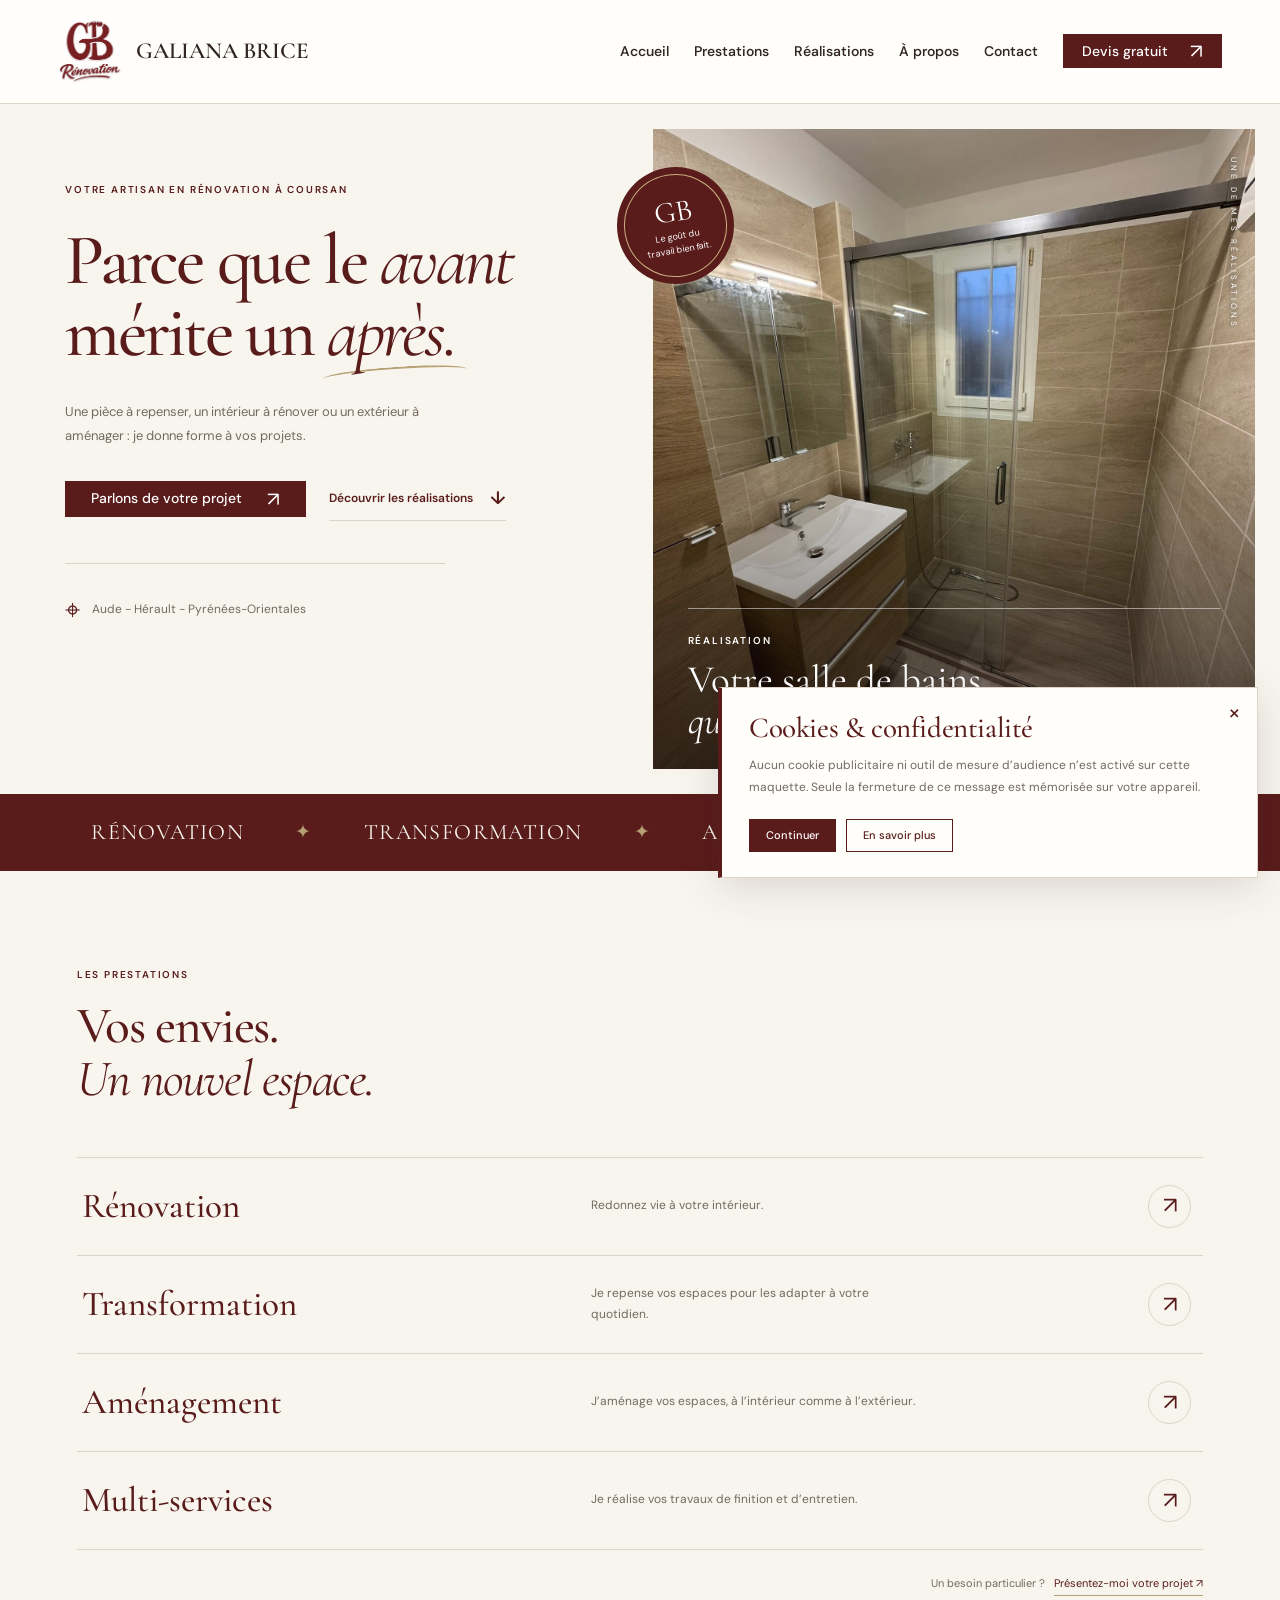
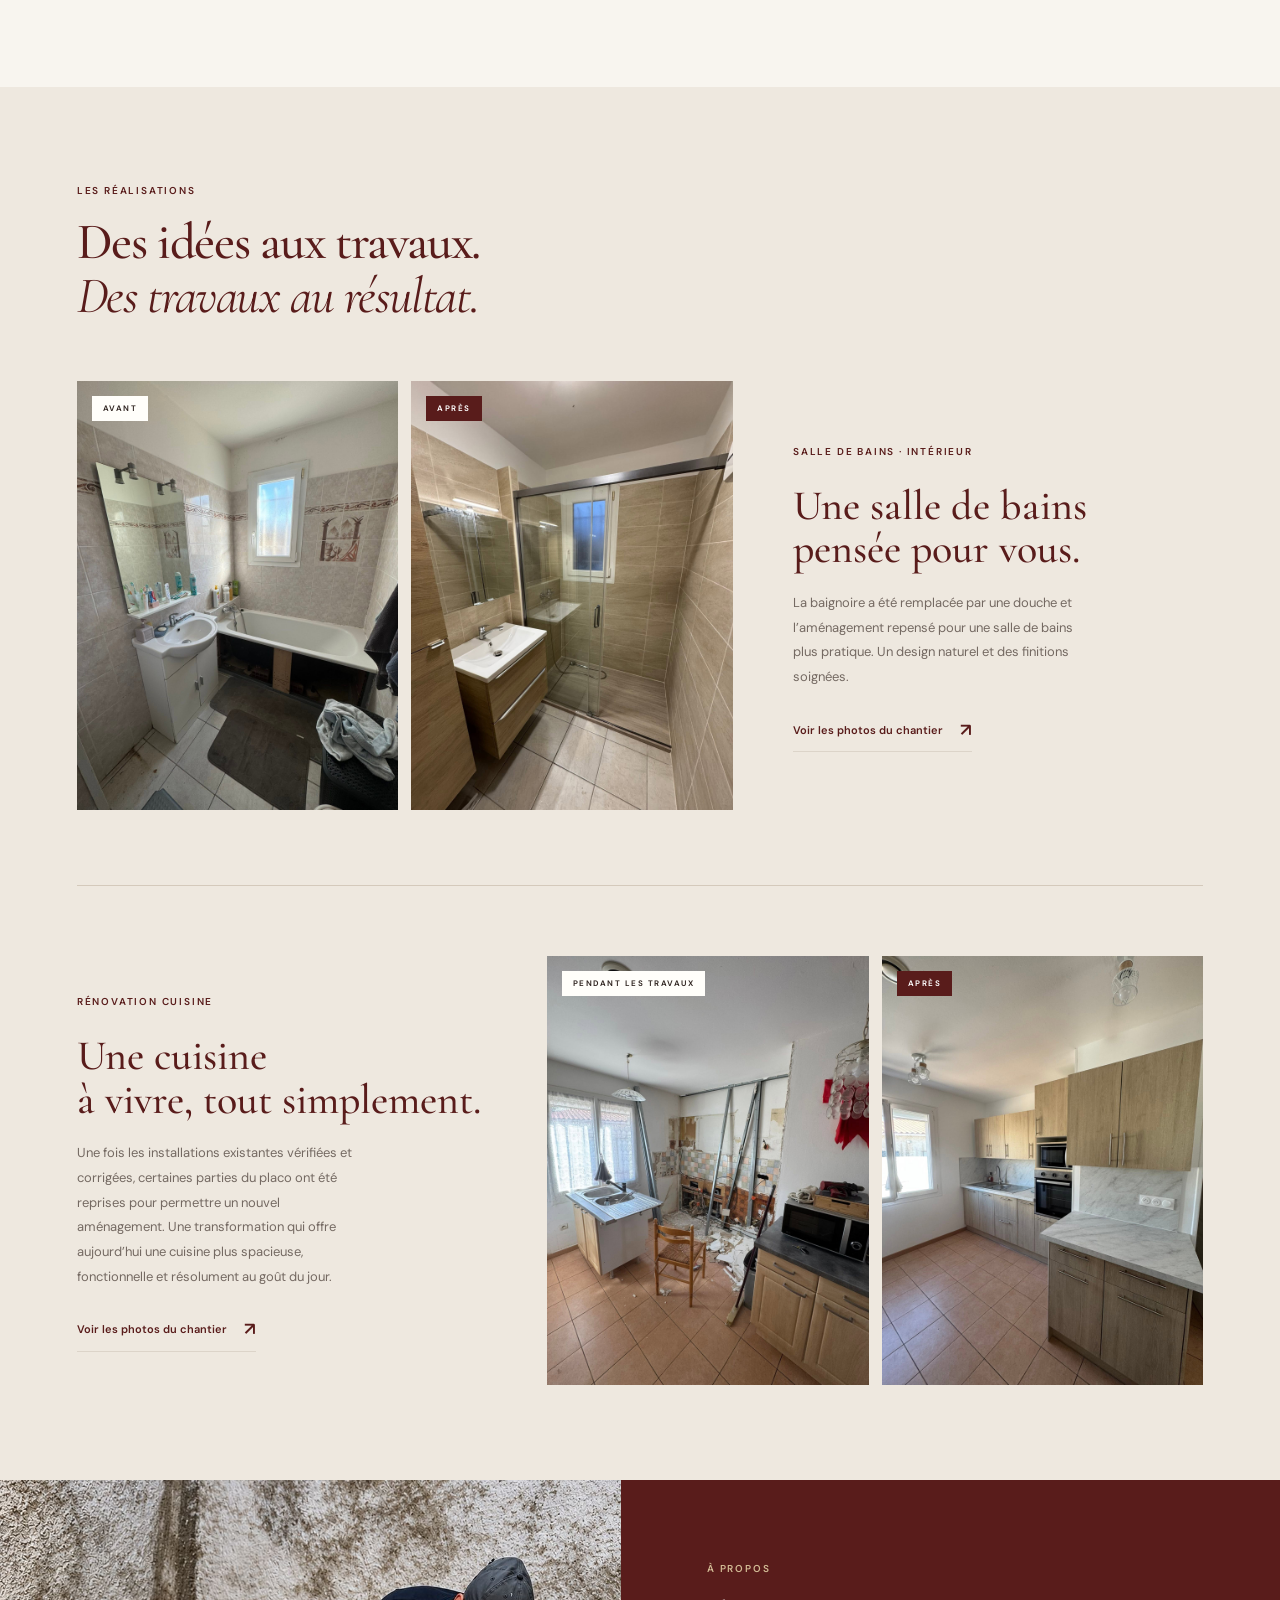
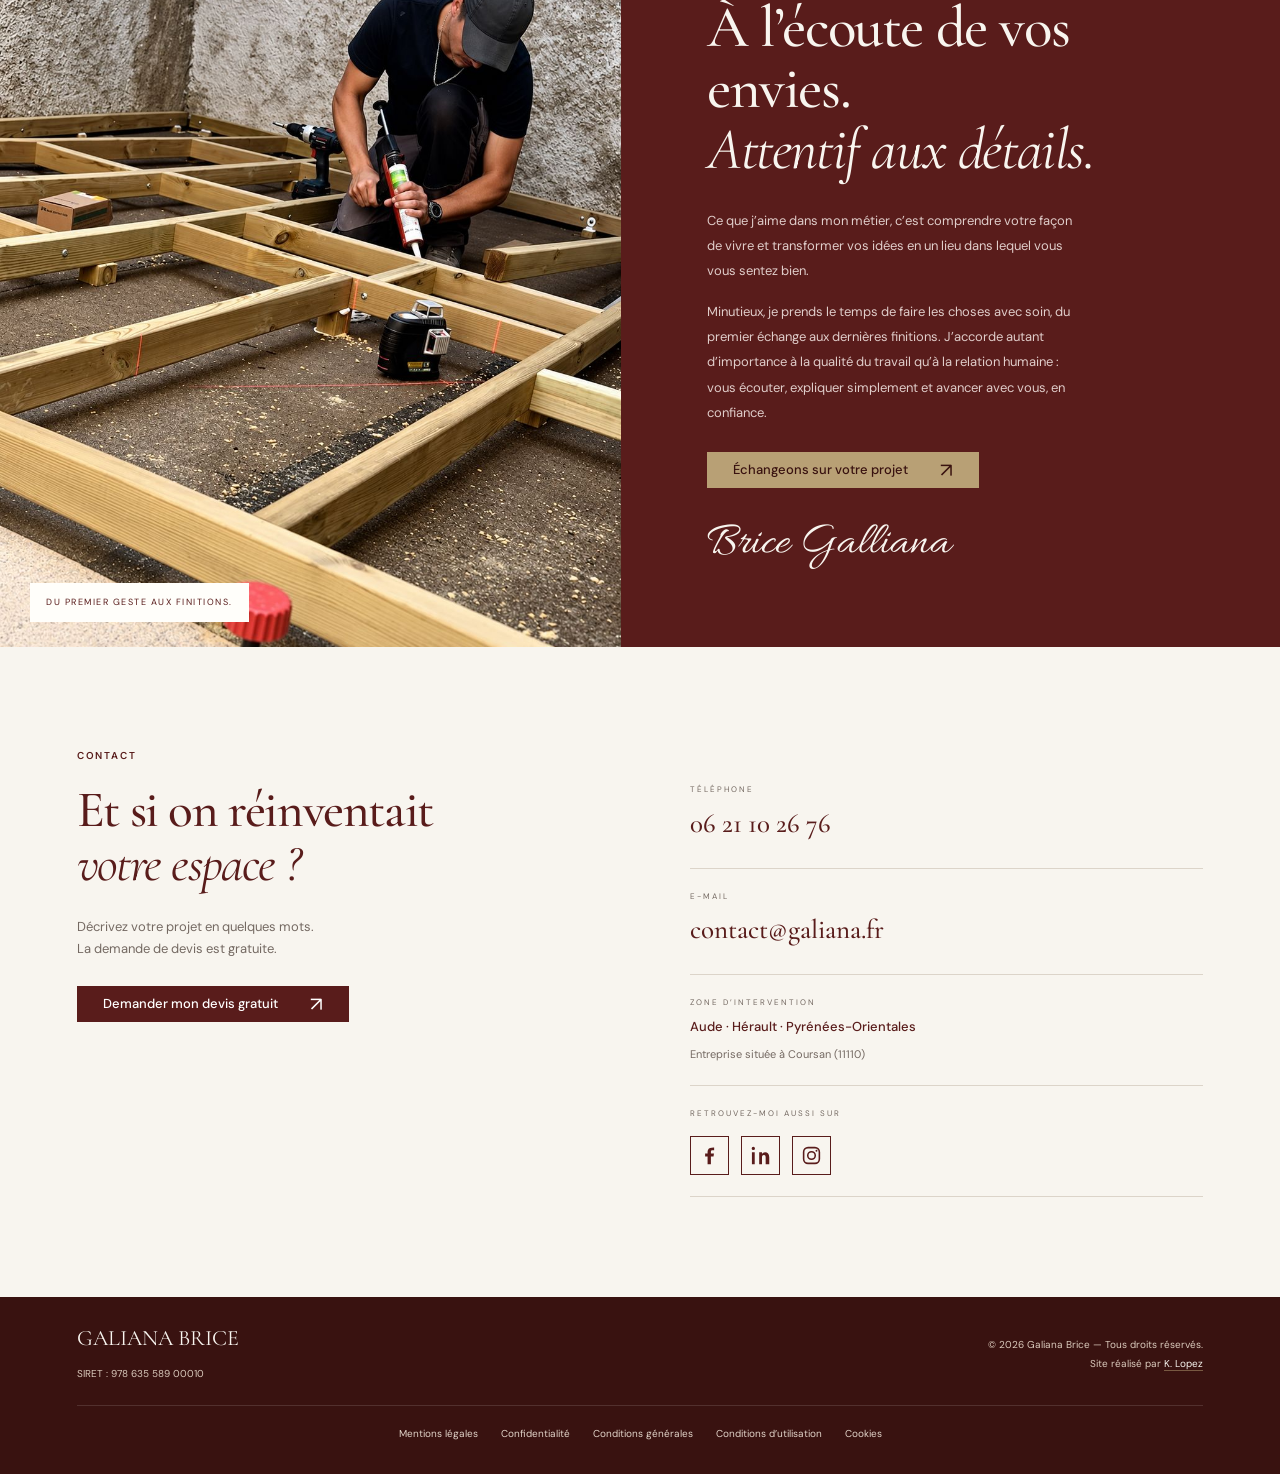
==== commit 4314c5d5: "Intégrer la photo de Brice, harmoniser les titres et préparer le pied de page légal" ====
--- a/index.html
+++ b/index.html
@@ -6,45 +6,49 @@
   <meta name="robots" content="noindex,nofollow">
   <title>Artisan rénovation à Coursan | Brice Galiana</title>
   <link rel="icon" href="assets/logo-gb.png"><link rel="stylesheet" href="styles.css">
-  <script src="script.js" defer></script>
+  <script src="script.js" defer></script><script src="site-ui.js" defer></script>
 </head>
 <body>
 <a class="skip" href="#contenu">Aller au contenu</a>
 <header class="site-header">
-  <a href="#accueil" class="brand" aria-label="Galiana Brice Rénovation, accueil"><img src="assets/logo-gb.png" alt="GB Rénovation" width="70" height="70"><span>GALIANA BRICE<small>RÉNOVATION</small></span></a>
+  <a href="#accueil" class="brand" aria-label="Galiana Brice Rénovation, accueil"><img src="assets/logo-gb.png" alt="GB Rénovation" width="70" height="70"><span>GALIANA BRICE</span></a>
   <button class="menu-toggle" aria-expanded="false" aria-controls="navigation">Menu <span aria-hidden="true">☰</span></button>
-  <nav id="navigation" aria-label="Navigation principale"><a href="#accueil">Accueil</a><a href="#prestations">Prestations</a><a href="#realisations">Réalisations</a><a href="#apropos">À propos</a><a href="#contact">Contact</a><a class="button button-small" href="devis.html">Devis gratuit <span aria-hidden="true">↗</span></a></nav>
+  <nav id="navigation" aria-label="Navigation principale"><a href="#accueil">Accueil</a><a href="#prestations">Prestations</a><a href="#realisations">Réalisations</a><a href="#apropos">À propos</a><a href="#contact">Contact</a><a class="button button-small" href="devis.html" target="_blank" rel="noopener noreferrer" title="Ouvrir la demande de devis dans un nouvel onglet">Devis gratuit <span aria-hidden="true">↗</span></a></nav>
 </header>
 <main id="contenu">
   <section class="hero" id="accueil" aria-labelledby="hero-title">
     <div class="hero-copy"><p class="eyebrow">VOTRE ARTISAN EN RÉNOVATION À COURSAN</p>
       <h1 id="hero-title">Parce que le <em>avant</em><br>mérite un <em class="after">après.</em></h1>
       <p class="hero-description">Une pièce à repenser, un intérieur à rénover ou un extérieur à aménager : je donne forme à vos projets.</p>
-      <div class="hero-actions"><a class="button" href="devis.html">Parlons de votre projet <span aria-hidden="true">↗</span></a><a class="text-link" href="#realisations">Découvrir les réalisations <span aria-hidden="true">↓</span></a></div>
+      <div class="hero-actions"><a class="button" href="devis.html" target="_blank" rel="noopener noreferrer" title="Ouvrir la demande de devis dans un nouvel onglet">Parlons de votre projet <span aria-hidden="true">↗</span></a><a class="text-link" href="#realisations">Découvrir les réalisations <span aria-hidden="true">↓</span></a></div>
       <div class="hero-location"><span class="location-icon" aria-hidden="true">⌖</span><p>Aude - Hérault - Pyrénées-Orientales</p></div>
     </div>
-    <div class="hero-visual"><img class="hero-photo" src="assets/chantier-1/p7.jpg" alt="Salle de bains rénovée par Brice Galiana : douche vitrée, carrelage beige et meuble vasque en bois" width="1200" height="1600" fetchpriority="high"><span class="photo-vertical">UNE DE MES RÉALISATIONS</span><div class="photo-caption"><span>MA RÉALISATION</span><p>La salle de bains,<br><em>réinventée.</em></p><a href="#realisations" aria-label="Découvrir la rénovation de la salle de bains">↗</a></div><div class="corner-note"><span>GB</span> Le goût du<br>travail bien fait.</div></div>
+    <div class="hero-visual"><img class="hero-photo" src="assets/chantier-1/p7.jpg" alt="Salle de bains rénovée par Brice Galiana : douche vitrée, carrelage beige et meuble vasque en bois" width="1200" height="1600" fetchpriority="high"><span class="photo-vertical">UNE DE MES RÉALISATIONS</span><div class="photo-caption"><span>RÉALISATION</span><p>Votre salle de bains<br><em>qui retrouve tout son éclat.</em></p><a href="#realisations" aria-label="Découvrir la rénovation de la salle de bains">↗</a></div><div class="corner-note"><span>GB</span> Le goût du<br>travail bien fait.</div></div>
   </section>
   <div class="signature-band" aria-label="Les activités"><span>RÉNOVATION</span><i aria-hidden="true">✦</i><span>TRANSFORMATION</span><i aria-hidden="true">✦</i><span>AMÉNAGEMENT</span><i aria-hidden="true">✦</i><span>MULTI-SERVICES</span></div>
   <section class="section services" id="prestations" aria-labelledby="services-title">
     <div class="section-heading"><div><p class="eyebrow">LES PRESTATIONS</p><h2 id="services-title">Vos envies.<br><em>Un nouvel espace.</em></h2></div></div>
     <div class="service-list">
-      <a href="devis.html" class="service-row"><h3>Rénovation</h3><p>Redonnez vie à votre intérieur.</p><span class="round-arrow" aria-hidden="true">↗</span></a>
-      <a href="devis.html" class="service-row"><h3>Transformation</h3><p>Je repense vos espaces pour les adapter à votre quotidien.</p><span class="round-arrow" aria-hidden="true">↗</span></a>
-      <a href="devis.html" class="service-row"><h3>Aménagement</h3><p>J’aménage vos espaces, à l’intérieur comme à l’extérieur.</p><span class="round-arrow" aria-hidden="true">↗</span></a>
-      <a href="devis.html" class="service-row"><h3>Multi-services</h3><p>Je réalise vos travaux de finition et d’entretien.</p><span class="round-arrow" aria-hidden="true">↗</span></a>
+      <a href="devis.html" class="service-row" target="_blank" rel="noopener noreferrer" title="Ouvrir la demande de devis dans un nouvel onglet"><h3>Rénovation</h3><p>Redonnez vie à votre intérieur.</p><span class="round-arrow" aria-hidden="true">↗</span></a>
+      <a href="devis.html" class="service-row" target="_blank" rel="noopener noreferrer" title="Ouvrir la demande de devis dans un nouvel onglet"><h3>Transformation</h3><p>Je repense vos espaces pour les adapter à votre quotidien.</p><span class="round-arrow" aria-hidden="true">↗</span></a>
+      <a href="devis.html" class="service-row" target="_blank" rel="noopener noreferrer" title="Ouvrir la demande de devis dans un nouvel onglet"><h3>Aménagement</h3><p>J’aménage vos espaces, à l’intérieur comme à l’extérieur.</p><span class="round-arrow" aria-hidden="true">↗</span></a>
+      <a href="devis.html" class="service-row" target="_blank" rel="noopener noreferrer" title="Ouvrir la demande de devis dans un nouvel onglet"><h3>Multi-services</h3><p>Je réalise vos travaux de finition et d’entretien.</p><span class="round-arrow" aria-hidden="true">↗</span></a>
     </div>
-    <p class="service-footnote">Un besoin particulier ? <a href="devis.html">Présentez-moi votre projet <span aria-hidden="true">↗</span></a></p>
+    <p class="service-footnote">Un besoin particulier ? <a href="devis.html" target="_blank" rel="noopener noreferrer" title="Ouvrir la demande de devis dans un nouvel onglet">Présentez-moi votre projet <span aria-hidden="true">↗</span></a></p>
   </section>
   <section class="section projects" id="realisations" aria-labelledby="projects-title">
     <div class="section-heading"><div><p class="eyebrow">LES RÉALISATIONS</p><h2 id="projects-title">Des idées aux travaux.<br><em>Des travaux au résultat.</em></h2></div></div>
-    <article class="project"><div class="project-photos"><figure><img src="assets/chantier-1/p1.jpg" loading="lazy" alt="Salle de bains avant rénovation, avec baignoire et ancien carrelage" width="1200" height="1600"><figcaption>AVANT</figcaption></figure><figure><img src="assets/chantier-1/p7.jpg" loading="lazy" alt="La salle de bains après rénovation avec douche et meuble vasque" width="1200" height="1600"><figcaption>APRÈS</figcaption></figure></div><div class="project-details"><span class="eyebrow">SALLE DE BAINS · INTÉRIEUR</span><h3>Une salle de bains<br>pensée pour vous.</h3><p>J’ai remplacé la baignoire par une douche et repensé l’aménagement, du meuble vasque au carrelage. Une salle de bains plus pratique, avec des tons naturels et des finitions soignées.</p><button class="text-link gallery-open" data-gallery="1">Voir les photos du chantier <span aria-hidden="true">↗</span></button></div></article>
-    <article class="project project-reverse"><div class="project-photos"><figure><img src="assets/chantier-2/p1.jpg" loading="lazy" alt="Cuisine pendant les travaux avec les cloisons ouvertes" width="1200" height="1600"><figcaption>PENDANT LES TRAVAUX</figcaption></figure><figure><img src="assets/chantier-2/p10.jpg" loading="lazy" alt="Cuisine après travaux, équipée de meubles en bois clair" width="1200" height="1600"><figcaption>APRÈS</figcaption></figure></div><div class="project-details"><span class="eyebrow">CUISINE · INTÉRIEUR</span><h3>Une cuisine<br>à vivre, tout simplement.</h3><p>J’ai repris les cloisons et installé une cuisine aux tons bois, avec des rangements et un plan de travail adaptés à la pièce. Un espace repensé pour cuisiner et profiter du quotidien.</p><button class="text-link gallery-open" data-gallery="2">Voir les photos du chantier <span aria-hidden="true">↗</span></button></div></article>
+    <article class="project"><div class="project-photos"><figure><img src="assets/chantier-1/p1.jpg" loading="lazy" alt="Salle de bains avant rénovation, avec baignoire et ancien carrelage" width="1200" height="1600"><figcaption>AVANT</figcaption></figure><figure><img src="assets/chantier-1/p7.jpg" loading="lazy" alt="La salle de bains après rénovation avec douche et meuble vasque" width="1200" height="1600"><figcaption>APRÈS</figcaption></figure></div><div class="project-details"><span class="eyebrow">SALLE DE BAINS · INTÉRIEUR</span><h3>Une salle de bains<br>pensée pour vous.</h3><p>La baignoire a été remplacée par une douche et l’aménagement repensé pour une salle de bains plus pratique. Un design naturel et des finitions soignées.</p><button class="text-link gallery-open" data-gallery="1">Voir les photos du chantier <span aria-hidden="true">↗</span></button></div></article>
+    <article class="project project-reverse"><div class="project-photos"><figure><img src="assets/chantier-2/p1.jpg" loading="lazy" alt="Cuisine pendant les travaux avec les cloisons ouvertes" width="1200" height="1600"><figcaption>PENDANT LES TRAVAUX</figcaption></figure><figure><img src="assets/chantier-2/p10.jpg" loading="lazy" alt="Cuisine après travaux, équipée de meubles en bois clair" width="1200" height="1600"><figcaption>APRÈS</figcaption></figure></div><div class="project-details"><span class="eyebrow">RÉNOVATION CUISINE</span><h3>Une cuisine<br>à vivre, tout simplement.</h3><p>Une fois les installations existantes vérifiées et corrigées, certaines parties du placo ont été reprises pour permettre un nouvel aménagement. Une transformation qui offre aujourd’hui une cuisine plus spacieuse, fonctionnelle et résolument au goût du jour.</p><button class="text-link gallery-open" data-gallery="2">Voir les photos du chantier <span aria-hidden="true">↗</span></button></div></article>
   </section>
-  <section class="about" id="apropos" aria-labelledby="about-title"><div class="about-image"><img src="assets/chantier-2/p3.jpg" loading="lazy" alt="Détail de la préparation et de l’aménagement de la cuisine pendant le chantier" width="1200" height="1600"><span class="image-label">DU PREMIER GESTE AUX FINITIONS.</span></div><div class="about-copy"><p class="eyebrow">À PROPOS</p><h2 id="about-title">À l’écoute de vos envies.<br><em>Attentif aux détails.</em></h2><p>Je suis Brice, artisan en rénovation à Coursan. Ce que j’aime dans mon métier, c’est comprendre votre façon de vivre et transformer vos idées en un lieu dans lequel vous vous sentez bien.</p><p>Minutieux, je prends le temps de faire les choses avec soin, du premier échange aux dernières finitions. J’accorde autant d’importance à la qualité du travail qu’à la relation humaine : vous écouter, expliquer simplement et avancer avec vous, en confiance.</p><a class="button button-gold" href="devis.html">Échangeons sur votre projet <span aria-hidden="true">↗</span></a><div class="about-signature" aria-label="Signature : Brice Galliana">Brice Galliana</div></div></section>
-  <section class="section contact" id="contact" aria-labelledby="contact-title"><div><p class="eyebrow">CONTACT</p><h2 id="contact-title">Et si on réinventait<br><em>votre espace ?</em></h2><p>Décrivez-moi votre projet en quelques mots.<br>La demande de devis est gratuite.</p><a class="button" href="devis.html">Demander mon devis gratuit <span aria-hidden="true">↗</span></a></div><div class="contact-details"><a href="tel:+33621102676"><span>TÉLÉPHONE</span><strong>06 21 10 26 76</strong></a><a href="mailto:contact@galiana.fr"><span>E-MAIL</span><strong>contact@galiana.fr</strong></a><div><span>ZONE D’INTERVENTION</span><strong>Aude · Hérault · Pyrénées-Orientales</strong><p>Entreprise située à Coursan (11110)</p></div><div class="social-block"><span>RETROUVEZ-MOI AUSSI SUR</span><div class="social-links" role="group" aria-label="Réseaux sociaux"><a class="social-icon" href="https://www.facebook.com/profile.php?id=61584742170084" target="_blank" rel="noopener noreferrer" aria-label="Facebook de Galiana Brice Rénovation"><svg viewBox="0 0 24 24" aria-hidden="true" focusable="false"><path d="M13.6 22v-8.8h3l.5-3.4h-3.5V7.6c0-1 .3-1.7 1.8-1.7h1.9v-3A23 23 0 0 0 14.5 3c-2.8 0-4.7 1.7-4.7 4.8v2H7v3.4h2.8V22z"/></svg></a><span class="social-icon social-pending" role="img" aria-label="LinkedIn — lien à venir" title="LinkedIn — lien à venir"><svg viewBox="0 0 24 24" aria-hidden="true" focusable="false"><path d="M5.4 8.2H2.2V22h3.2zM3.8 2a1.9 1.9 0 1 0 0 3.8 1.9 1.9 0 0 0 0-3.8M22 13.9c0-3.7-2-5.5-4.7-5.5a4 4 0 0 0-3.6 2V8.2h-3.2V22h3.2v-7.5c0-2 .4-3.2 2.2-3.2s2 1.5 2 3.3V22H22z"/></svg></span><span class="social-icon social-pending" role="img" aria-label="Instagram — lien à venir" title="Instagram — lien à venir"><svg viewBox="0 0 24 24" aria-hidden="true" focusable="false"><rect x="3" y="3" width="18" height="18" rx="5" fill="none" stroke="currentColor" stroke-width="1.8"/><circle cx="12" cy="12" r="4.3" fill="none" stroke="currentColor" stroke-width="1.8"/><circle cx="17.7" cy="6.5" r="1.1"/></svg></span></div></div></div></section>
+  <section class="about" id="apropos" aria-labelledby="about-title"><div class="about-image"><img src="assets/brice-au-travail.jpg" loading="lazy" alt="Brice au travail pendant la préparation d’un plancher en bois" width="1000" height="1250"><span class="image-label">DU PREMIER GESTE AUX FINITIONS.</span></div><div class="about-copy"><p class="eyebrow">À PROPOS</p><h2 id="about-title">À l’écoute de vos envies.<br><em>Attentif aux détails.</em></h2><p>Ce que j’aime dans mon métier, c’est comprendre votre façon de vivre et transformer vos idées en un lieu dans lequel vous vous sentez bien.</p><p>Minutieux, je prends le temps de faire les choses avec soin, du premier échange aux dernières finitions. J’accorde autant d’importance à la qualité du travail qu’à la relation humaine : vous écouter, expliquer simplement et avancer avec vous, en confiance.</p><a class="button button-gold" href="devis.html" target="_blank" rel="noopener noreferrer" title="Ouvrir la demande de devis dans un nouvel onglet">Échangeons sur votre projet <span aria-hidden="true">↗</span></a><div class="about-signature" aria-label="Signature : Brice Galliana">Brice Galliana</div></div></section>
+  <section class="section contact" id="contact" aria-labelledby="contact-title"><div><p class="eyebrow">CONTACT</p><h2 id="contact-title">Et si on réinventait<br><em>votre espace ?</em></h2><p>Décrivez votre projet en quelques mots.<br>La demande de devis est gratuite.</p><a class="button" href="devis.html" target="_blank" rel="noopener noreferrer" title="Ouvrir la demande de devis dans un nouvel onglet">Demander mon devis gratuit <span aria-hidden="true">↗</span></a></div><div class="contact-details"><a href="tel:+33621102676"><span>TÉLÉPHONE</span><strong>06 21 10 26 76</strong></a><a href="mailto:contact@galiana.fr"><span>E-MAIL</span><strong>contact@galiana.fr</strong></a><div><span>ZONE D’INTERVENTION</span><strong>Aude · Hérault · Pyrénées-Orientales</strong><p>Entreprise située à Coursan (11110)</p></div><div class="social-block"><span>RETROUVEZ-MOI AUSSI SUR</span><div class="social-links" role="group" aria-label="Réseaux sociaux"><a class="social-icon" href="https://www.facebook.com/profile.php?id=61584742170084" target="_blank" rel="noopener noreferrer" aria-label="Facebook de Galiana Brice Rénovation"><svg viewBox="0 0 24 24" aria-hidden="true" focusable="false"><path d="M13.6 22v-8.8h3l.5-3.4h-3.5V7.6c0-1 .3-1.7 1.8-1.7h1.9v-3A23 23 0 0 0 14.5 3c-2.8 0-4.7 1.7-4.7 4.8v2H7v3.4h2.8V22z"/></svg></a><span class="social-icon social-pending" role="img" aria-label="LinkedIn — lien à venir" title="LinkedIn — lien à venir"><svg viewBox="0 0 24 24" aria-hidden="true" focusable="false"><path d="M5.4 8.2H2.2V22h3.2zM3.8 2a1.9 1.9 0 1 0 0 3.8 1.9 1.9 0 0 0 0-3.8M22 13.9c0-3.7-2-5.5-4.7-5.5a4 4 0 0 0-3.6 2V8.2h-3.2V22h3.2v-7.5c0-2 .4-3.2 2.2-3.2s2 1.5 2 3.3V22H22z"/></svg></span><span class="social-icon social-pending" role="img" aria-label="Instagram — lien à venir" title="Instagram — lien à venir"><svg viewBox="0 0 24 24" aria-hidden="true" focusable="false"><rect x="3" y="3" width="18" height="18" rx="5" fill="none" stroke="currentColor" stroke-width="1.8"/><circle cx="12" cy="12" r="4.3" fill="none" stroke="currentColor" stroke-width="1.8"/><circle cx="17.7" cy="6.5" r="1.1"/></svg></span></div></div></div></section>
 </main>
-<footer class="site-footer"><a class="footer-brand" href="#accueil">GALIANA BRICE <span>RÉNOVATION</span></a><p>Parce que le avant mérite un après.</p><span>Maquette · 2026</span></footer>
+<footer class="site-footer">
+  <div class="footer-identity"><a class="footer-brand" href="#accueil">GALIANA BRICE</a><p>SIRET : 978 635 589 00010</p></div>
+  <div class="footer-credit"><p>© 2026 Galiana Brice — Tous droits réservés.</p><p>Site réalisé par <a href="https://mapref.fr" target="_blank" rel="noopener noreferrer">K. Lopez</a></p></div>
+  <nav class="footer-legal" aria-label="Informations légales"><button type="button" data-legal="mentions" aria-haspopup="dialog">Mentions légales</button><button type="button" data-legal="confidentialite" aria-haspopup="dialog">Confidentialité</button><button type="button" data-legal="conditions" aria-haspopup="dialog">Conditions générales</button><button type="button" data-legal="utilisation" aria-haspopup="dialog">Conditions d’utilisation</button><button type="button" data-cookie-settings>Cookies</button></nav>
+</footer>
 <dialog class="gallery-dialog" aria-labelledby="gallery-title"><div class="gallery-toolbar"><h2 id="gallery-title">Photos du chantier</h2><button class="gallery-close" aria-label="Fermer la galerie">Fermer ×</button></div><div class="gallery-stage"><button class="gallery-prev" aria-label="Photo précédente">←</button><img class="gallery-image" src="assets/chantier-1/p1.jpg" alt=""><button class="gallery-next" aria-label="Photo suivante">→</button></div><p class="gallery-counter" aria-live="polite"></p></dialog>
 </body>
 </html>
--- a/styles.css
+++ b/styles.css
@@ -9,3 +9,38 @@
 
 /* Réseaux sociaux : seuls les profils connus sont liés. */
 .contact-details .social-links{display:flex;align-items:center;gap:12px;margin-top:15px}.contact-details .social-icon{display:inline-flex;align-items:center;justify-content:center;width:39px;height:39px;border:1px solid var(--wine);margin:0;color:var(--wine)}.social-icon svg{display:block;width:21px;height:21px;fill:currentColor}.social-icon[href]:hover{background:var(--wine);color:var(--cream)}.social-pending{cursor:default}.social-icon:focus-visible{outline:3px solid var(--gold);outline-offset:4px}
+
+/* Les petits titres partagent une taille unique sur tous les écrans. */
+:root{--eyebrow-font-size:10px}
+.eyebrow,.hero .eyebrow,.project-details .eyebrow,.quote-card .eyebrow,.photo-caption>span{font-size:var(--eyebrow-font-size);letter-spacing:1.8px;line-height:1.7;font-weight:600}
+.hero-location{font-size:12px}
+.photo-caption p{padding-right:46px}
+.about-image>img{object-position:center 42%}
+.site-footer{display:grid;grid-template-columns:1fr 1fr;align-items:center;gap:23px 32px;padding:30px 6%}
+.footer-identity p{font-family:var(--sans);font-size:10px;margin-top:12px;color:#dbcbbd}
+.footer-credit{text-align:right;font-size:10px;line-height:1.9;color:#dbcbbd}
+.footer-credit a{border-bottom:1px solid #b8a07580;color:var(--cream)}
+.footer-legal{grid-column:1/-1;display:flex;flex-wrap:wrap;justify-content:center;gap:9px 23px;border-top:1px solid #ffffff20;padding-top:17px}
+.footer-legal button{border:0;background:none;color:#e2d4c9;font-size:10px;padding:3px 0;line-height:1.5;text-align:left}
+.footer-legal button:hover{color:white;text-decoration:underline;text-underline-offset:4px}
+.legal-dialog{background:var(--paper);color:var(--ink);border:1px solid var(--gold);width:min(640px,90vw);max-height:85dvh;padding:30px}
+.legal-dialog::backdrop{background:#251412c9}
+.legal-dialog-header{display:flex;align-items:flex-start;justify-content:space-between;gap:20px;margin-bottom:24px}
+.legal-dialog h2{font-size:37px;letter-spacing:-.5px}
+.legal-dialog-close{border:1px solid var(--border);background:none;color:var(--wine);font-size:12px;padding:4px 10px;flex-shrink:0}
+.legal-dialog-content{font-size:13px;line-height:1.9;color:var(--muted)}
+.legal-dialog-content p+p{margin-top:15px}
+.legal-dialog-content h3{font-size:26px;color:var(--wine);margin:22px 0 10px}
+.legal-dialog-content dl{display:grid;grid-template-columns:auto 1fr;gap:9px 20px;margin-top:20px}
+.legal-dialog-content dt{font-weight:600;color:var(--wine)}
+.legal-dialog-content dd{margin:0}
+.cookie-notice{position:fixed;bottom:22px;right:22px;z-index:40;width:min(540px,calc(100vw - 44px));padding:25px 27px;background:var(--paper);border:1px solid var(--border);border-left:4px solid var(--wine);box-shadow:0 8px 40px #30151525}
+.cookie-notice h2{font-size:29px;letter-spacing:-.4px;padding-right:22px;margin-bottom:12px}
+.cookie-notice p{font-size:12px;color:var(--muted);line-height:1.8}
+.cookie-notice-close{position:absolute;right:12px;top:9px;border:0;background:none;color:var(--wine);font-size:23px;line-height:1;padding:4px}
+.cookie-notice-actions{display:flex;flex-wrap:wrap;gap:10px;margin-top:20px}
+.cookie-notice-actions .button{font-size:11px;padding:8px 16px;gap:10px}
+.button-secondary{color:var(--wine);background:transparent}
+.button-secondary:hover{color:white;background:var(--wine)}
+@media(max-width:1050px){.hero-location{font-size:11px}}
+@media(max-width:650px){.hero-location{font-size:12px}.photo-caption p{font-size:34px;line-height:1.08}.about-image>img{object-position:center 30%}.site-footer{grid-template-columns:1fr;gap:18px}.footer-credit{text-align:left}.footer-legal{justify-content:flex-start;gap:10px 20px;padding-top:16px}.cookie-notice{bottom:12px;right:12px;width:calc(100vw - 24px);padding:22px}.legal-dialog{padding:22px}.legal-dialog h2{font-size:31px}.legal-dialog-content dl{grid-template-columns:1fr;gap:2px}.legal-dialog-content dd{margin-bottom:10px}}
